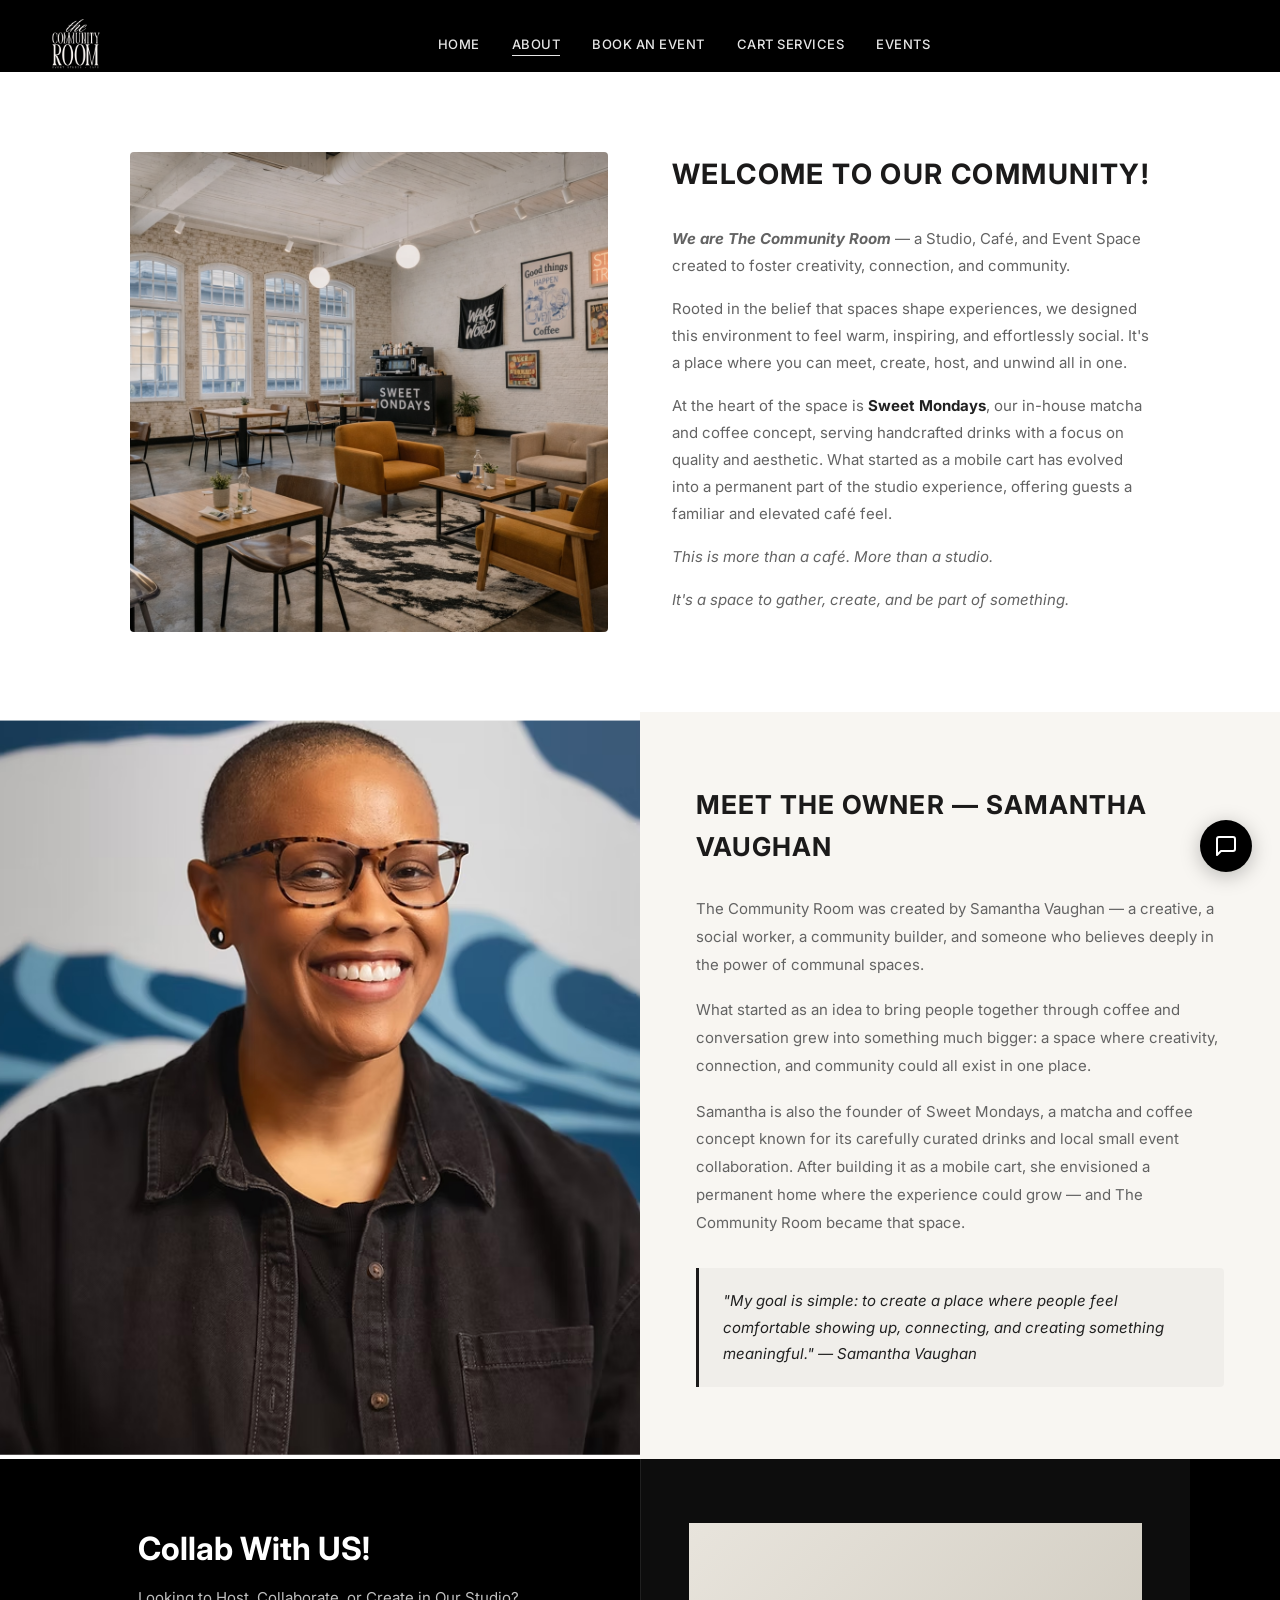
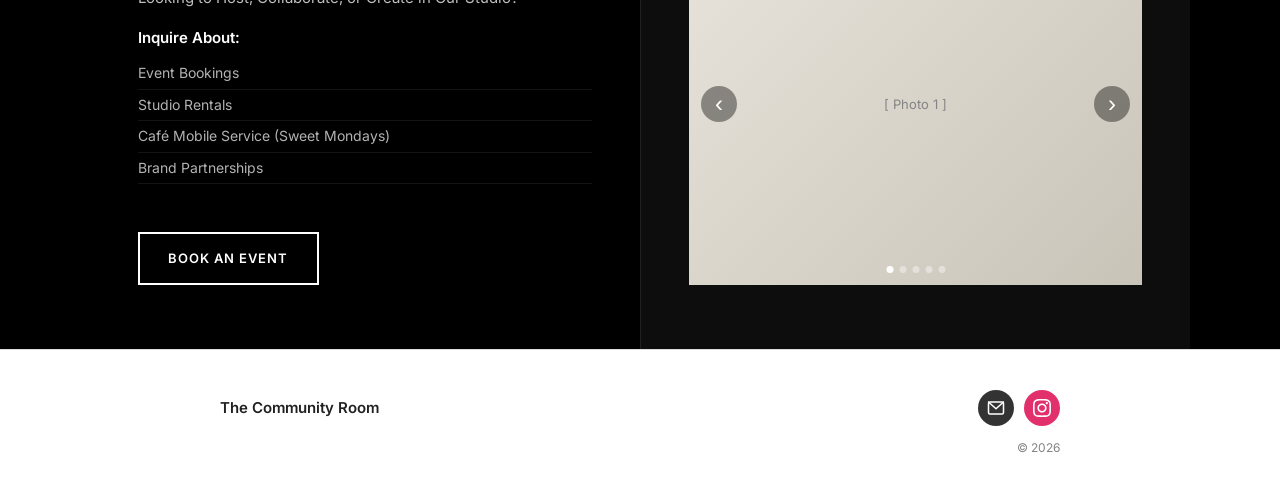
==== about.html @ 267ca857 "Replace all photo placeholders with real images - Sweet Mondays section: sweetmondays.png - Meet the" ====
<!DOCTYPE html>
<html lang="en">
<head>
  <meta charset="UTF-8" />
  <meta name="viewport" content="width=device-width, initial-scale=1.0" />
  <title>About | The Community Room</title>
  <link href="https://fonts.googleapis.com/css2?family=Inter:wght@300;400;500;600;700&display=swap" rel="stylesheet" />
  <link rel="stylesheet" href="styles.css" />
</head>
<body>

  <!-- NAV -->
  <nav>
    <a href="index.html" class="nav-logo">
      <img src="logo.PNG" alt="The Community Room" class="nav-logo-img" />
    </a>
    <ul class="nav-links">
      <li><a href="index.html">Home</a></li>
      <li><a href="about.html" class="active">About</a></li>
      <li><a href="book.html">Book an Event</a></li>
      <li><a href="cart-services.html">Cart Services</a></li>
      <li><a href="events.html">Events</a></li>
    </ul>
  </nav>

  <!-- ABOUT SPLIT SECTION -->
  <div class="about-split">
    <!-- Left: photo -->
    <div class="about-split-img-wrap">
      <img class="about-split-img" src="theSPACEphoto.png" alt="The Community Room Space" />
    </div>

    <!-- Right: text -->
    <div class="about-split-text">
      <h2>Welcome To Our Community!</h2>

      <p><strong><em>We are The Community Room</em></strong> — a Studio, Café, and Event Space created to foster creativity, connection, and community.</p>

      <p>Rooted in the belief that spaces shape experiences, we designed this environment to feel warm, inspiring, and effortlessly social. It's a place where you can meet, create, host, and unwind all in one.</p>

      <p>At the heart of the space is <strong>Sweet Mondays</strong>, our in-house matcha and coffee concept, serving handcrafted drinks with a focus on quality and aesthetic. What started as a mobile cart has evolved into a permanent part of the studio experience, offering guests a familiar and elevated café feel.</p>

      <p><em>This is more than a café. More than a studio.</em></p>

      <p><em>It's a space to gather, create, and be part of something.</em></p>
    </div>
  </div>

  <!-- MEET THE OWNER -->
  <section class="meet-owner-section">
    <div class="meet-owner-img-wrap">
      <img class="meet-owner-img" src="meettheowner.png" alt="Samantha Vaughan" />
    </div>
    <div class="meet-owner-inner">
      <h2>Meet the Owner — Samantha Vaughan</h2>
      <p>The Community Room was created by Samantha Vaughan — a creative, a social worker, a community builder, and someone who believes deeply in the power of communal spaces.</p>
      <p>What started as an idea to bring people together through coffee and conversation grew into something much bigger: a space where creativity, connection, and community could all exist in one place.</p>
      <p>Samantha is also the founder of Sweet Mondays, a matcha and coffee concept known for its carefully curated drinks and local small event collaboration. After building it as a mobile cart, she envisioned a permanent home where the experience could grow — and The Community Room became that space.</p>
      <blockquote class="owner-quote">"My goal is simple: to create a place where people feel comfortable showing up, connecting, and creating something meaningful." — Samantha Vaughan</blockquote>
    </div>
  </section>

  <!-- COLLAB BAND -->
  <section class="collab-band">
    <div class="collab-band-inner">
      <div class="collab-band-text">
        <h2>Collab With US!</h2>
        <p>Looking to Host, Collaborate, or Create in Our Studio?</p>
        <p class="inquire-label">Inquire About:</p>
        <ul>
          <li>Event Bookings</li>
          <li>Studio Rentals</li>
          <li>Café Mobile Service (Sweet Mondays)</li>
          <li>Brand Partnerships</li>
        </ul>
        <a href="book.html" class="btn-outline">Book an Event</a>
      </div>
      <div class="collab-band-side">
        <div class="collab-slideshow" id="collabSlideshow">
          <div class="collab-slide active" style="background:linear-gradient(135deg,#e8e4dc,#c9c4b8);">[ Photo 1 ]</div>
          <div class="collab-slide" style="background:linear-gradient(135deg,#d4cfc6,#b8b2a6);">[ Photo 2 ]</div>
          <div class="collab-slide" style="background:linear-gradient(135deg,#ccc7bc,#a8a398);">[ Photo 3 ]</div>
          <div class="collab-slide" style="background:linear-gradient(135deg,#e2ddd4,#c4bfb4);">[ Photo 4 ]</div>
          <div class="collab-slide" style="background:linear-gradient(135deg,#d8d3ca,#bcb7ac);">[ Photo 5 ]</div>
          <button class="collab-slide-prev" id="slidePrev" aria-label="Previous">&#8249;</button>
          <button class="collab-slide-next" id="slideNext" aria-label="Next">&#8250;</button>
          <div class="collab-slide-dots" id="slideDots"></div>
        </div>
      </div>
    </div>
  </section>

  <!-- FOOTER -->
  <footer>
    <div class="footer-inner">
      <span class="footer-brand">The Community Room</span>
      <div class="footer-icons">
        <!-- Email -->
        <a href="mailto:" class="footer-icon footer-icon-email" aria-label="Email">
          <svg viewBox="0 0 24 24" fill="none" stroke="currentColor" stroke-width="2" stroke-linecap="round" stroke-linejoin="round" xmlns="http://www.w3.org/2000/svg">
            <rect x="2" y="4" width="20" height="16" rx="2"/><polyline points="2,4 12,13 22,4"/>
          </svg>
        </a>
        <!-- Instagram -->
        <a href="#" class="footer-icon footer-icon-insta" aria-label="Instagram">
          <svg viewBox="0 0 24 24" fill="currentColor" xmlns="http://www.w3.org/2000/svg">
            <path d="M12 2.163c3.204 0 3.584.012 4.85.07 3.252.148 4.771 1.691 4.919 4.919.058 1.265.069 1.645.069 4.849 0 3.205-.012 3.584-.069 4.849-.149 3.225-1.664 4.771-4.919 4.919-1.266.058-1.644.07-4.85.07-3.204 0-3.584-.012-4.849-.07-3.26-.149-4.771-1.699-4.919-4.92-.058-1.265-.07-1.644-.07-4.849 0-3.204.013-3.583.07-4.849.149-3.227 1.664-4.771 4.919-4.919 1.266-.057 1.645-.069 4.849-.069zm0-2.163c-3.259 0-3.667.014-4.947.072-4.358.2-6.78 2.618-6.98 6.98-.059 1.281-.073 1.689-.073 4.948 0 3.259.014 3.668.072 4.948.2 4.358 2.618 6.78 6.98 6.98 1.281.058 1.689.072 4.948.072 3.259 0 3.668-.014 4.948-.072 4.354-.2 6.782-2.618 6.979-6.98.059-1.28.073-1.689.073-4.948 0-3.259-.014-3.667-.072-4.947-.196-4.354-2.617-6.78-6.979-6.98-1.281-.059-1.69-.073-4.949-.073zm0 5.838c-3.403 0-6.162 2.759-6.162 6.162s2.759 6.163 6.162 6.163 6.162-2.759 6.162-6.163c0-3.403-2.759-6.162-6.162-6.162zm0 10.162c-2.209 0-4-1.79-4-4 0-2.209 1.791-4 4-4s4 1.791 4 4c0 2.21-1.791 4-4 4zm6.406-11.845c-.796 0-1.441.645-1.441 1.44s.645 1.44 1.441 1.44c.795 0 1.439-.645 1.439-1.44s-.644-1.44-1.439-1.44z"/>
          </svg>
        </a>
      </div>
    </div>
    <div class="footer-copy">© 2026</div>
  </footer>

  <script src="chat-agent.js"></script>
  <script>
    const slides = document.querySelectorAll('.collab-slide');
    const dotsWrap = document.getElementById('slideDots');
    let current = 0;

    slides.forEach((_, i) => {
      const dot = document.createElement('button');
      dot.className = 'collab-dot' + (i === 0 ? ' collab-dot-active' : '');
      dot.setAttribute('aria-label', 'Go to slide ' + (i + 1));
      dot.addEventListener('click', () => goTo(i));
      dotsWrap.appendChild(dot);
    });

    function goTo(n) {
      slides[current].classList.remove('active');
      dotsWrap.children[current].classList.remove('collab-dot-active');
      current = (n + slides.length) % slides.length;
      slides[current].classList.add('active');
      dotsWrap.children[current].classList.add('collab-dot-active');
    }

    document.getElementById('slidePrev').addEventListener('click', () => goTo(current - 1));
    document.getElementById('slideNext').addEventListener('click', () => goTo(current + 1));
    setInterval(() => goTo(current + 1), 4000);
  </script>
</body>
</html>
---- styles.css ----
*, *::before, *::after { box-sizing: border-box; margin: 0; padding: 0; }

:root {
  --black:      rgb(0, 0, 0);
  --black-soft: rgb(20, 20, 20);
  --black-warm: rgb(27, 26, 26);
  --white:      rgb(255, 255, 255);
  --dark:       rgb(33, 33, 33);
  --mid-gray:   rgb(99, 99, 99);
  --light-gray: rgb(241, 241, 241);
  --gray:       rgb(132, 132, 132);
  --blue:       rgb(51, 116, 255);
  --overlay:    rgba(0, 0, 0, 0.9);
  --font:       'Inter', Helvetica, Arial, sans-serif;
}

body {
  font-family: var(--font);
  color: var(--dark);
  background: var(--white);
  line-height: 1.6;
}

/* ── NAV ── */
nav {
  position: sticky;
  top: 0;
  z-index: 100;
  background: var(--black);
  display: grid;
  grid-template-columns: auto 1fr;
  align-items: center;
  padding: 0 32px;
  height: 72px;
}

.nav-links {
  display: flex;
  align-items: center;
  justify-content: center;
  gap: 32px;
  list-style: none;
}

.nav-logo {
  display: flex;
  align-items: center;
  gap: 12px;
  text-decoration: none;
}

.nav-logo-img {
  height: 88px;
  width: auto;
  display: block;
}

.nav-logo-circle {
  width: 56px;
  height: 56px;
  border-radius: 50%;
  border: 2px solid var(--white);
  background: var(--black);
  display: flex;
  flex-direction: column;
  align-items: center;
  justify-content: center;
  padding: 6px;
}

.nav-logo-circle .the       { font-size: 7px; letter-spacing: 3px; color: var(--white); font-weight: 300; text-transform: uppercase; }
.nav-logo-circle .urban     { font-size: 11px; font-weight: 700; color: var(--white); text-transform: uppercase; letter-spacing: 1px; }
.nav-logo-circle .collective{ font-family: Georgia, serif; font-style: italic; font-size: 9px; color: var(--white); }
.nav-logo-circle .tagline   { font-size: 5px; color: var(--gray); letter-spacing: 2px; text-transform: uppercase; margin-top: 2px; }

.nav-links a {
  color: var(--white);
  text-decoration: none;
  font-size: 13px;
  font-weight: 500;
  letter-spacing: 0.5px;
  text-transform: uppercase;
  opacity: 0.9;
  position: relative;
  padding-bottom: 4px;
  transition: opacity 0.2s;
}
.nav-links a::after {
  content: '';
  position: absolute;
  left: 0;
  bottom: 0;
  width: 0;
  height: 1px;
  background: var(--white);
  transition: width 0.25s ease;
}
.nav-links a:hover { opacity: 1; }
.nav-links a:hover::after,
.nav-links a.active::after { width: 100%; }

.nav-search {
  background: none;
  border: none;
  cursor: pointer;
  color: var(--white);
  padding: 4px;
}
.nav-search svg { display: block; }

/* ── HERO ── */
.hero {
  background: var(--black);
  display: flex;
  align-items: center;
  justify-content: center;
  overflow: hidden;
  position: relative;
}

.hero-inner {
  text-align: center;
  padding: 12px 40px;
}

.hero-logo {
  max-width: min(680px, 85vw);
  width: 100%;
  height: auto;
  display: block;
  margin: 0 auto;
}

.hero-the {
  display: block;
  font-size: clamp(28px, 6vw, 72px);
  font-weight: 800;
  color: var(--white);
  letter-spacing: 0.25em;
  text-transform: uppercase;
  opacity: 0.15;
}

.hero-urban {
  display: block;
  font-size: clamp(64px, 18vw, 220px);
  font-weight: 900;
  color: var(--white);
  letter-spacing: 0.05em;
  text-transform: uppercase;
  line-height: 0.85;
  opacity: 0.18;
}

.hero-collective {
  display: block;
  font-family: Georgia, 'Times New Roman', serif;
  font-style: italic;
  font-size: clamp(48px, 12vw, 160px);
  color: var(--white);
  line-height: 1;
  opacity: 0.18;
}

.hero-tagline {
  display: flex;
  align-items: center;
  justify-content: center;
  gap: 20px;
  margin-top: 24px;
}

.hero-tagline span {
  font-size: clamp(9px, 1.5vw, 13px);
  letter-spacing: 0.3em;
  text-transform: uppercase;
  color: var(--white);
  opacity: 0.5;
  font-weight: 400;
}

.hero-dot {
  width: 4px;
  height: 4px;
  background: var(--white);
  border-radius: 50%;
  opacity: 0.3;
}

/* ── SECTIONS SHARED ── */
.section {
  max-width: 700px;
  margin: 0 auto;
  padding: 64px 24px;
}

.section-img {
  width: 100%;
  max-width: 480px;
  border-radius: 4px;
  display: block;
  margin: 0 auto 36px;
  background: var(--light-gray);
  aspect-ratio: 4/3;
  object-fit: cover;
}

.section h2 {
  font-size: clamp(22px, 4vw, 30px);
  font-weight: 700;
  color: var(--black-warm);
  margin-bottom: 16px;
}

.section p {
  font-size: 15px;
  color: var(--mid-gray);
  margin-bottom: 12px;
  line-height: 1.7;
}

.section ul {
  list-style: disc;
  padding-left: 32px;
  margin-bottom: 12px;
}

.section ul li {
  font-size: 15px;
  color: var(--mid-gray);
  margin-bottom: 4px;
  line-height: 1.7;
}

/* ── BUTTONS ── */
.btn-dark {
  display: inline-block;
  margin-top: 24px;
  padding: 14px 28px;
  background: var(--black-warm);
  color: var(--white);
  font-family: var(--font);
  font-size: 13px;
  font-weight: 600;
  letter-spacing: 0.08em;
  text-transform: uppercase;
  text-decoration: none;
  border: none;
  cursor: pointer;
  transition: background 0.2s;
}
.btn-dark:hover { background: var(--dark); }

.btn-outline {
  display: inline-block;
  margin-top: 24px;
  padding: 14px 28px;
  background: transparent;
  color: var(--white);
  font-family: var(--font);
  font-size: 13px;
  font-weight: 600;
  letter-spacing: 0.08em;
  text-transform: uppercase;
  text-decoration: none;
  border: 2px solid var(--white);
  cursor: pointer;
  transition: background 0.2s, color 0.2s;
}
.btn-outline:hover { background: var(--white); color: var(--black); }

/* ── ABOUT BAND ── */
.about-band {
  background: var(--black);
  padding: 80px 24px;
  text-align: center;
}

.about-band h2 {
  font-size: clamp(16px, 3vw, 22px);
  font-weight: 600;
  color: var(--white);
  letter-spacing: 0.15em;
  text-transform: uppercase;
  margin-bottom: 32px;
}

.about-band p {
  font-size: clamp(15px, 2.5vw, 18px);
  color: var(--white);
  max-width: 640px;
  margin: 0 auto 16px;
  line-height: 1.8;
  opacity: 0.88;
}

/* ── GALLERY ── */
.gallery {
  display: grid;
  grid-template-columns: repeat(3, 1fr);
  gap: 0;
  max-width: 840px;
  margin: 0 auto;
  padding: 40px 24px 64px;
}

.gallery-item {
  aspect-ratio: 1;
  background: var(--light-gray);
  overflow: hidden;
}

.gallery-item img {
  width: 100%;
  height: 100%;
  object-fit: cover;
  display: block;
  transition: transform 0.3s;
}
.gallery-item:hover img { transform: scale(1.04); }

/* placeholder tint for images we don't have */
.img-placeholder {
  width: 100%;
  height: 100%;
  background: linear-gradient(135deg, #d0cfc8 0%, #b8b5ad 100%);
  display: flex;
  align-items: center;
  justify-content: center;
  color: var(--gray);
  font-size: 13px;
  letter-spacing: 0.05em;
}

/* ── SWEET MONDAYS LOGO BLOCK ── */
.logo-block {
  background: var(--black);
  width: 100%;
  max-width: 480px;
  aspect-ratio: 1;
  margin: 0 auto 36px;
  border-radius: 4px;
  display: flex;
  flex-direction: column;
  align-items: center;
  justify-content: center;
  gap: 8px;
}

.sm-script {
  font-family: Georgia, 'Times New Roman', serif;
  font-style: italic;
  font-size: clamp(36px, 8vw, 64px);
  color: var(--white);
  font-weight: 400;
  line-height: 1;
}

.sm-sub {
  font-size: clamp(10px, 1.5vw, 14px);
  letter-spacing: 0.3em;
  color: var(--white);
  text-transform: uppercase;
  font-weight: 300;
  opacity: 0.8;
}

/* ── DIVIDER ── */
hr.section-divider {
  border: none;
  border-top: 1px solid var(--light-gray);
  max-width: 700px;
  margin: 0 auto;
}

/* ── FOOTER ── */
footer {
  border-top: 1px solid #ddd;
  padding: 40px 32px 24px;
}

.footer-inner {
  max-width: 840px;
  margin: 0 auto;
  display: flex;
  align-items: center;
  justify-content: space-between;
  margin-bottom: 12px;
}

.footer-brand {
  font-size: 15px;
  font-weight: 600;
  color: var(--dark);
}

.footer-icons {
  display: flex;
  gap: 10px;
}

.footer-icon {
  width: 36px;
  height: 36px;
  border-radius: 50%;
  display: flex;
  align-items: center;
  justify-content: center;
  text-decoration: none;
  transition: opacity 0.2s;
}
.footer-icon:hover { opacity: 0.7; }
.footer-icon svg { width: 18px; height: 18px; display: block; }

.footer-icon-email { background: #333; color: var(--white); }
.footer-icon-insta { background: #e1306c; color: var(--white); }

.footer-copy {
  max-width: 840px;
  margin: 0 auto;
  font-size: 12px;
  color: var(--gray);
  text-align: right;
}

/* ── HOME SPLIT SECTIONS ── */
.home-split-stack {
  max-width: 1100px;
  margin: 0 auto;
  padding: 48px 40px 0;
  display: flex;
  flex-direction: column;
  gap: 32px;
}

.home-split {
  display: grid;
  grid-template-columns: 1fr 1fr;
  align-items: stretch;
  border: 1px solid #e8e8e8;
  border-radius: 4px;
  overflow: hidden;
}

.home-split-img-wrap {
  overflow: hidden;
  position: relative;
  min-height: 420px;
}

.home-split-img {
  width: 100%;
  height: 100%;
  object-fit: cover;
  display: block;
}

.home-split-text {
  padding: 52px 52px;
  display: flex;
  flex-direction: column;
  justify-content: center;
}

.home-split-text h2 {
  font-size: clamp(20px, 3vw, 28px);
  font-weight: 700;
  color: var(--black-warm);
  margin-bottom: 16px;
}

.home-split-text p {
  font-size: 15px;
  color: var(--mid-gray);
  margin-bottom: 12px;
  line-height: 1.7;
}

.home-split-text ul {
  list-style: disc;
  padding-left: 20px;
  margin-bottom: 12px;
}

.home-split-text ul li {
  font-size: 15px;
  color: var(--mid-gray);
  margin-bottom: 4px;
  line-height: 1.7;
}

/* ── ABOUT PAGE ── */
.about-split {
  max-width: 1100px;
  margin: 0 auto;
  padding: 80px 40px;
  display: grid;
  grid-template-columns: 1fr 1fr;
  gap: 64px;
  align-items: stretch;
}

.about-split-img-wrap {
  overflow: hidden;
  border-radius: 4px;
}

.about-split-img {
  width: 100%;
  height: 100%;
  object-fit: cover;
  display: block;
  min-height: 480px;
  background: var(--light-gray);
}

.about-split-text h2 {
  font-size: clamp(20px, 3vw, 28px);
  font-weight: 700;
  color: var(--black-warm);
  letter-spacing: 0.05em;
  text-transform: uppercase;
  margin-bottom: 28px;
}

.about-split-text p {
  font-size: 15px;
  color: var(--mid-gray);
  margin-bottom: 16px;
  line-height: 1.8;
}

.about-split-text p strong {
  color: var(--dark);
}

.about-split-text p em {
  font-style: italic;
  color: var(--mid-gray);
}

/* ── COLLAB BAND (replaced by two-col layout in new CSS below) ── */

/* ── CART SERVICES PAGE ── */
.cs-hero-split {
  max-width: 1100px;
  margin: 0 auto;
  display: grid;
  grid-template-columns: 1fr 1fr;
  gap: 0;
  padding: 56px 40px;
  align-items: start;
}

.cs-hero-col {
  padding: 0 24px;
}
.cs-hero-col:first-child {
  padding-left: 0;
  border-right: 1px solid var(--light-gray);
  padding-right: 48px;
}
.cs-hero-col:last-child {
  padding-left: 48px;
  padding-right: 0;
}

.cs-col-heading {
  font-size: clamp(14px, 2vw, 17px);
  font-weight: 700;
  color: var(--black-warm);
  letter-spacing: 0.05em;
  text-transform: uppercase;
  margin-bottom: 20px;
}

.cs-img-wrap {
  width: 100%;
  margin-bottom: 24px;
  border-radius: 4px;
  overflow: hidden;
}

.cs-img-dark {
  background: linear-gradient(135deg, #2a2a2a 0%, #1a1a1a 100%) !important;
  color: var(--gray) !important;
  min-height: 380px;
}

.cs-img-matcha {
  background: linear-gradient(135deg, #8aac6a 0%, #5a7a40 100%) !important;
  color: rgba(255,255,255,0.6) !important;
  min-height: 380px;
}

.cs-img-bottles {
  background: linear-gradient(135deg, #7a9e55 0%, #5a7a35 100%) !important;
  color: rgba(255,255,255,0.6) !important;
  min-height: 320px;
}

.cs-img-ice {
  background: linear-gradient(135deg, #c8d8b0 0%, #9ab880 100%) !important;
  color: var(--gray) !important;
  min-height: 200px;
}

.cs-label {
  font-size: 13px;
  font-weight: 700;
  color: var(--dark);
  text-transform: uppercase;
  letter-spacing: 0.05em;
  margin-bottom: 8px !important;
}

.cs-col-body p {
  font-size: 14px;
  color: var(--mid-gray);
  line-height: 1.75;
  margin-bottom: 16px;
}

.cs-details p {
  font-size: 14px;
  color: var(--mid-gray);
  line-height: 1.75;
  margin-bottom: 20px;
}

.cs-details p strong {
  color: var(--dark);
}

/* ── BEVERAGE DROP-OFF ── */
.cs-dropoff {
  max-width: 700px;
  margin: 0 auto;
  padding: 16px 40px 80px;
}

.cs-dropoff-heading {
  font-size: clamp(14px, 2vw, 17px);
  font-weight: 700;
  color: var(--black-warm);
  letter-spacing: 0.05em;
  text-transform: uppercase;
  margin-bottom: 28px;
}

.cs-dropoff-img-wrap {
  width: 100%;
  border-radius: 4px;
  overflow: hidden;
  margin-bottom: 20px;
}

.cs-dropoff-body {
  margin-top: 8px;
}

.cs-tagline {
  font-size: 15px;
  font-style: italic;
  color: var(--dark);
  margin-bottom: 16px;
}

.cs-dropoff-body p {
  font-size: 15px;
  color: var(--mid-gray);
  line-height: 1.75;
  margin-bottom: 16px;
}

.cs-list-group {
  margin-bottom: 20px;
}

.cs-list-label {
  font-size: 15px;
  color: var(--dark);
  margin-bottom: 8px;
}

.cs-list-label em {
  font-style: italic;
  color: var(--mid-gray);
}

.cs-list-group ul {
  list-style: disc;
  padding-left: 28px;
}

.cs-list-group ul li {
  font-size: 15px;
  color: var(--mid-gray);
  line-height: 1.7;
  margin-bottom: 4px;
}

/* ── BOOK WITH US PAGE ── */
:root {
  --purple: #534AB7;
  --purple-light: #EAE9F7;
  --purple-mid: #6E66CC;
}

.bk-page {
  max-width: 960px;
  margin: 0 auto;
  padding: 56px 32px 80px;
}

.bk-header {
  margin-bottom: 40px;
}

.bk-header h1 {
  font-size: clamp(22px, 4vw, 32px);
  font-weight: 700;
  color: var(--black-warm);
  letter-spacing: 0.04em;
  text-transform: uppercase;
  margin-bottom: 8px;
}

.bk-header p {
  font-size: 15px;
  color: var(--mid-gray);
  line-height: 1.6;
}

/* Legend */
.bk-legend {
  display: flex;
  gap: 24px;
  margin-bottom: 28px;
  flex-wrap: wrap;
}

.bk-legend-item {
  display: flex;
  align-items: center;
  gap: 8px;
  font-size: 12px;
  color: var(--mid-gray);
  font-weight: 500;
  letter-spacing: 0.03em;
}

.bk-legend-dot {
  width: 10px;
  height: 10px;
  border-radius: 50%;
  flex-shrink: 0;
}
.bk-dot-available { background: #22c55e; }
.bk-dot-partial   { background: #f59e0b; }
.bk-dot-private   { background: #b0b0b0; }
.bk-dot-owner     { background: var(--purple); }
.bk-dot-tours     { background: #e03030; }

/* Calendar nav */
.bk-cal-nav {
  display: flex;
  align-items: center;
  justify-content: space-between;
  margin-bottom: 0;
  padding: 14px 20px;
  background: var(--black);
  border-radius: 4px 4px 0 0;
}

.bk-month-label {
  font-size: 14px;
  font-weight: 600;
  color: var(--white);
  letter-spacing: 0.08em;
  text-transform: uppercase;
}

.bk-nav-btn {
  background: none;
  border: 1px solid rgba(255,255,255,0.2);
  color: var(--white);
  width: 32px;
  height: 32px;
  border-radius: 2px;
  cursor: pointer;
  display: flex;
  align-items: center;
  justify-content: center;
  font-size: 14px;
  transition: background 0.15s, border-color 0.15s;
}
.bk-nav-btn:hover { background: rgba(255,255,255,0.1); border-color: rgba(255,255,255,0.4); }

/* Calendar grid */
.bk-cal-grid {
  display: grid;
  grid-template-columns: repeat(7, 1fr);
  border-left: 1px solid #e8e8e8;
  border-top: 1px solid #e8e8e8;
}

.bk-cal-day-header {
  padding: 10px 0;
  text-align: center;
  font-size: 11px;
  font-weight: 600;
  text-transform: uppercase;
  letter-spacing: 0.08em;
  color: var(--gray);
  background: #fafafa;
  border-right: 1px solid #e8e8e8;
  border-bottom: 1px solid #e8e8e8;
}

.bk-cal-cell {
  min-height: 100px;
  padding: 10px 10px 8px;
  border-right: 1px solid #e8e8e8;
  border-bottom: 1px solid #e8e8e8;
  display: flex;
  flex-direction: column;
  gap: 5px;
  position: relative;
  background: var(--white);
}

.bk-cell-empty {
  background: #fafafa;
  pointer-events: none;
}

.bk-cell-past {
  background: #fafafa;
}
.bk-cell-past .bk-day-num { opacity: 0.3; }

.bk-cell-today {
  outline: 2px solid var(--purple);
  outline-offset: -2px;
}
.bk-cell-today .bk-day-num { color: var(--purple); font-weight: 700; }

.bk-cell-clickable {
  cursor: pointer;
  transition: background 0.15s;
}
.bk-cell-clickable:hover { background: #f5f4fc; }

.bk-day-num {
  font-size: 13px;
  font-weight: 500;
  color: var(--dark);
  line-height: 1;
}

/* Pills */
.bk-pill {
  display: inline-block;
  font-size: 10px;
  font-weight: 600;
  letter-spacing: 0.03em;
  padding: 3px 7px;
  border-radius: 20px;
  line-height: 1.4;
  width: fit-content;
}

.bk-pill-private {
  background: #ebebeb;
  color: #777;
}

.bk-pill-owner {
  background: var(--purple-light);
  color: var(--purple);
}

.bk-avail-label {
  font-size: 11px;
  font-weight: 600;
  color: #22c55e;
  letter-spacing: 0.02em;
}

.bk-slots-open {
  font-size: 10px;
  color: #f59e0b;
  font-weight: 500;
}

.bk-cell-detail {
  font-size: 10px;
  color: var(--mid-gray);
  line-height: 1.4;
}

/* Modal overlay */
.bk-overlay {
  position: fixed;
  inset: 0;
  background: rgba(0,0,0,0.72);
  z-index: 200;
  display: flex;
  align-items: center;
  justify-content: center;
  padding: 24px;
  opacity: 0;
  pointer-events: none;
  transition: opacity 0.2s;
}

.bk-overlay-active {
  opacity: 1;
  pointer-events: all;
}

.bk-modal {
  background: var(--white);
  width: 100%;
  max-width: 620px;
  max-height: 90vh;
  overflow-y: auto;
  border-radius: 4px;
  padding: 40px;
  position: relative;
}

.bk-modal-close {
  position: absolute;
  top: 16px;
  right: 16px;
  background: none;
  border: none;
  cursor: pointer;
  color: var(--gray);
  font-size: 18px;
  line-height: 1;
  padding: 4px 8px;
  transition: color 0.15s;
}
.bk-modal-close:hover { color: var(--dark); }

.bk-modal-title {
  font-size: 18px;
  font-weight: 700;
  color: var(--black-warm);
  letter-spacing: 0.03em;
  text-transform: uppercase;
  margin-bottom: 28px;
}

/* Form */
.bk-field-row {
  display: grid;
  grid-template-columns: 1fr 1fr;
  gap: 16px;
  margin-bottom: 16px;
}

.bk-field {
  display: flex;
  flex-direction: column;
  gap: 6px;
  margin-bottom: 16px;
}

.bk-field:last-child { margin-bottom: 0; }

.bk-label {
  font-size: 12px;
  font-weight: 600;
  color: var(--dark);
  letter-spacing: 0.04em;
  text-transform: uppercase;
}

.bk-req { color: var(--purple); }

.bk-input {
  font-family: var(--font);
  font-size: 14px;
  color: var(--dark);
  background: var(--white);
  border: 1px solid #d8d8d8;
  border-radius: 2px;
  padding: 10px 12px;
  outline: none;
  transition: border-color 0.15s;
  width: 100%;
  appearance: none;
}
.bk-input:focus { border-color: var(--purple); }
.bk-input::placeholder { color: #bbb; }

.bk-select {
  background-image: url("data:image/svg+xml,%3Csvg xmlns='http://www.w3.org/2000/svg' width='12' height='12' viewBox='0 0 24 24' fill='none' stroke='%23888' stroke-width='2'%3E%3Cpolyline points='6 9 12 15 18 9'/%3E%3C/svg%3E");
  background-repeat: no-repeat;
  background-position: right 12px center;
  padding-right: 32px;
  cursor: pointer;
}

.bk-textarea {
  resize: vertical;
  min-height: 88px;
}

.bk-section-label {
  font-size: 12px;
  font-weight: 600;
  color: var(--dark);
  letter-spacing: 0.04em;
  text-transform: uppercase;
  margin-bottom: 12px;
  margin-top: 8px;
}

/* Time slot cards */
.bk-slot-grid {
  display: grid;
  grid-template-columns: repeat(4, 1fr);
  gap: 10px;
  margin-bottom: 6px;
}

.bk-slot-card {
  border: 1px solid #d8d8d8;
  border-radius: 2px;
  padding: 12px 10px;
  cursor: pointer;
  display: flex;
  flex-direction: column;
  gap: 4px;
  transition: border-color 0.15s, background 0.15s;
  user-select: none;
}
.bk-slot-card:not(.bk-slot-taken):hover { border-color: var(--purple); background: var(--purple-light); }

.bk-slot-taken {
  background: #f5f5f5;
  cursor: not-allowed;
  opacity: 0.55;
}

.bk-slot-selected {
  border-color: var(--purple) !important;
  background: var(--purple-light) !important;
}

.bk-slot-label {
  font-size: 13px;
  font-weight: 600;
  color: var(--dark);
}
.bk-slot-taken .bk-slot-label { color: var(--gray); }

.bk-slot-time {
  font-size: 11px;
  color: var(--mid-gray);
}

.bk-slot-unavail {
  font-size: 10px;
  color: #aaa;
  font-weight: 500;
  margin-top: 2px;
}

/* Catering cards */
.bk-catering-grid {
  display: grid;
  grid-template-columns: repeat(2, 1fr);
  gap: 10px;
  margin-bottom: 4px;
}

.bk-catering-card {
  border: 1px solid #d8d8d8;
  border-radius: 2px;
  padding: 14px 12px;
  cursor: pointer;
  display: flex;
  flex-direction: column;
  gap: 5px;
  position: relative;
  transition: border-color 0.15s, background 0.15s;
  user-select: none;
}
.bk-catering-card:hover { border-color: var(--purple); background: var(--purple-light); }

.bk-catering-selected {
  border-color: var(--purple) !important;
  background: var(--purple-light) !important;
}

.bk-catering-label {
  font-size: 13px;
  font-weight: 600;
  color: var(--dark);
  padding-top: 2px;
}

.bk-catering-sub {
  font-size: 11px;
  color: var(--mid-gray);
  line-height: 1.4;
}

.bk-popular-badge {
  display: inline-block;
  font-size: 9px;
  font-weight: 700;
  letter-spacing: 0.06em;
  text-transform: uppercase;
  background: var(--purple);
  color: var(--white);
  padding: 2px 7px;
  border-radius: 20px;
  width: fit-content;
}

/* Errors */
.bk-error {
  font-size: 12px;
  color: #d0402a;
  margin-top: 6px;
  font-weight: 500;
}

/* Submit */
.bk-submit {
  display: block;
  width: 100%;
  margin-top: 24px;
  padding: 14px;
  background: var(--purple);
  color: var(--white);
  font-family: var(--font);
  font-size: 13px;
  font-weight: 600;
  letter-spacing: 0.08em;
  text-transform: uppercase;
  border: none;
  border-radius: 2px;
  cursor: pointer;
  transition: background 0.2s;
}
.bk-submit:hover { background: var(--purple-mid); }

.bk-submit-outline {
  background: transparent;
  color: var(--purple);
  border: 1.5px solid var(--purple);
}
.bk-submit-outline:hover { background: var(--purple-light); }

/* Owner event detail modal */
.bk-event-flyer {
  width: 100%;
  border-radius: 4px;
  overflow: hidden;
  margin-bottom: 24px;
  background: var(--light-gray);
  min-height: 260px;
  display: flex;
  align-items: center;
  justify-content: center;
}

.bk-event-flyer img {
  width: 100%;
  display: block;
  border-radius: 4px;
}

.bk-event-title {
  font-size: 20px;
  font-weight: 700;
  color: var(--black-warm);
  margin-bottom: 6px;
}

.bk-event-meta {
  display: flex;
  flex-wrap: wrap;
  gap: 12px;
  margin-bottom: 20px;
}

.bk-event-meta-item {
  display: flex;
  align-items: center;
  gap: 6px;
  font-size: 13px;
  color: var(--mid-gray);
}

.bk-event-meta-item svg {
  width: 14px;
  height: 14px;
  color: var(--purple);
  flex-shrink: 0;
}

.bk-event-desc {
  font-size: 14px;
  color: var(--mid-gray);
  line-height: 1.7;
  margin-bottom: 24px;
}

.bk-event-tag {
  display: inline-block;
  background: var(--purple-light);
  color: var(--purple);
  font-size: 11px;
  font-weight: 600;
  letter-spacing: 0.04em;
  text-transform: uppercase;
  padding: 4px 10px;
  border-radius: 20px;
  margin-bottom: 20px;
}

/* Confirmation */
.bk-confirm {
  text-align: center;
  padding: 20px 0 8px;
}

.bk-confirm-icon {
  width: 52px;
  height: 52px;
  border-radius: 50%;
  background: var(--purple);
  color: var(--white);
  font-size: 22px;
  display: flex;
  align-items: center;
  justify-content: center;
  margin: 0 auto 20px;
}

.bk-confirm-title {
  font-size: 20px;
  font-weight: 700;
  color: var(--black-warm);
  margin-bottom: 8px;
}

.bk-confirm-msg {
  font-size: 15px;
  color: var(--mid-gray);
  margin-bottom: 24px;
}

.bk-confirm-detail {
  display: inline-flex;
  align-items: center;
  gap: 8px;
  background: var(--purple-light);
  border: 1px solid #c8c4ee;
  border-radius: 2px;
  padding: 10px 18px;
  font-size: 13px;
  color: var(--dark);
  margin-bottom: 8px;
}

.bk-confirm-detail strong { color: var(--purple); font-weight: 600; }

/* ── RESPONSIVE ── */
@media (max-width: 768px) {
  .about-split {
    grid-template-columns: 1fr;
    padding: 48px 24px;
    gap: 36px;
  }

  .cs-hero-split {
    grid-template-columns: 1fr;
    padding: 40px 24px;
  }
  .cs-hero-col:first-child {
    border-right: none;
    border-bottom: 1px solid var(--light-gray);
    padding-right: 0;
    padding-bottom: 40px;
    margin-bottom: 40px;
  }
  .cs-hero-col:last-child {
    padding-left: 0;
  }
  .cs-dropoff {
    padding: 16px 24px 60px;
  }

  .home-split-stack { padding: 24px 20px 0; gap: 20px; }
  .home-split { grid-template-columns: 1fr; }
  .home-split-img-wrap { min-height: 260px; }
  .home-split-text { padding: 36px 24px; }
  .about-split-img { min-height: 300px; }
  .bk-page { padding: 40px 20px 60px; }
  .bk-cal-cell { min-height: 70px; padding: 6px; }
  .bk-day-num { font-size: 12px; }
  .bk-pill { font-size: 9px; padding: 2px 5px; }
  .bk-avail-label { font-size: 10px; }
  .bk-modal { padding: 28px 20px; }
  .bk-field-row { grid-template-columns: 1fr; }
  .bk-slot-grid { grid-template-columns: repeat(2, 1fr); }
  .bk-catering-grid { grid-template-columns: 1fr; }
}

@media (max-width: 600px) {
  .nav-links { gap: 18px; }
  .nav-links a { font-size: 11px; }
  .gallery { padding: 24px 16px 40px; }
}

/* ── EVENTS PAGE ── */
.ev-header {
  text-align: center;
  padding: 56px 24px 24px;
}

.ev-header h1 {
  font-size: clamp(28px, 5vw, 48px);
  font-weight: 700;
  letter-spacing: -0.02em;
  color: var(--black);
}

.ev-header p {
  margin-top: 8px;
  font-size: 15px;
  color: var(--mid-gray);
  letter-spacing: 0.04em;
}

.ev-filters {
  display: flex;
  justify-content: center;
  flex-wrap: wrap;
  gap: 10px;
  padding: 20px 24px 36px;
}

.ev-filter-btn {
  background: none;
  border: 1.5px solid var(--light-gray);
  border-radius: 999px;
  padding: 7px 20px;
  font-family: var(--font);
  font-size: 13px;
  font-weight: 500;
  color: var(--mid-gray);
  cursor: pointer;
  transition: background 0.15s, color 0.15s, border-color 0.15s;
}

.ev-filter-btn:hover {
  border-color: var(--black);
  color: var(--black);
}

.ev-filter-active {
  background: var(--black);
  border-color: var(--black);
  color: var(--white);
}

.ev-grid {
  display: grid;
  grid-template-columns: repeat(auto-fill, minmax(220px, 1fr));
  gap: 32px;
  max-width: 1200px;
  margin: 0 auto;
  padding: 0 40px 80px;
}

.ev-card {
  display: flex;
  flex-direction: column;
  border-radius: 6px;
  overflow: hidden;
  background: var(--white);
  transition: transform 0.2s;
}

.ev-card:hover {
  transform: translateY(-4px);
}

.ev-flyer {
  aspect-ratio: 8.5 / 11;
  width: 100%;
  display: flex;
  align-items: center;
  justify-content: center;
  border-radius: 4px;
  overflow: hidden;
}

.ev-flyer-placeholder {
  font-size: 13px;
  font-weight: 500;
  color: rgba(255,255,255,0.3);
  letter-spacing: 0.15em;
  text-transform: uppercase;
}

.ev-card-info {
  padding: 14px 4px 0;
}

.ev-card-tag {
  font-size: 11px;
  font-weight: 600;
  letter-spacing: 0.1em;
  text-transform: uppercase;
  color: var(--gray);
}

.ev-card-name {
  font-size: 16px;
  font-weight: 600;
  color: var(--black);
  margin-top: 4px;
  line-height: 1.3;
}

.ev-card-date {
  font-size: 13px;
  color: var(--mid-gray);
  margin-top: 4px;
}

@media (max-width: 600px) {
  .ev-grid { grid-template-columns: repeat(2, 1fr); gap: 20px; padding: 0 20px 60px; }
}

/* ── ADMIN PAGE ── */
.adm-gate {
  position: fixed;
  inset: 0;
  background: var(--black);
  display: flex;
  align-items: center;
  justify-content: center;
  z-index: 999;
}

.adm-gate-box {
  background: var(--black-soft);
  border: 1px solid rgba(255,255,255,0.08);
  border-radius: 8px;
  padding: 48px 40px;
  width: 100%;
  max-width: 380px;
  display: flex;
  flex-direction: column;
  align-items: center;
  gap: 12px;
  text-align: center;
}

.adm-gate-box h2 {
  color: var(--white);
  font-size: 20px;
  font-weight: 600;
}

.adm-gate-box p {
  color: var(--gray);
  font-size: 14px;
  margin-bottom: 4px;
}

.adm-gate-box .bk-input {
  width: 100%;
  background: rgba(255,255,255,0.05);
  border-color: rgba(255,255,255,0.12);
  color: var(--white);
}

.adm-gate-box .bk-submit {
  width: 100%;
  margin-top: 4px;
}

.adm-gate-error {
  color: #e05555;
  font-size: 13px;
}

.adm-logout-btn {
  background: none;
  border: 1.5px solid rgba(255,255,255,0.2);
  border-radius: 999px;
  color: var(--white);
  font-family: var(--font);
  font-size: 13px;
  font-weight: 500;
  padding: 6px 18px;
  cursor: pointer;
  transition: border-color 0.15s;
}

.adm-logout-btn:hover { border-color: var(--white); }

.adm-page {
  max-width: 1200px;
  margin: 0 auto;
  padding: 56px 40px 80px;
}

.adm-header {
  margin-bottom: 36px;
}

.adm-header h1 {
  font-size: clamp(24px, 4vw, 36px);
  font-weight: 700;
  color: var(--black);
}

.adm-header p {
  color: var(--mid-gray);
  font-size: 15px;
  margin-top: 6px;
}

.adm-tabs {
  display: flex;
  gap: 4px;
  border-bottom: 2px solid var(--light-gray);
  margin-bottom: 40px;
}

.adm-tab {
  background: none;
  border: none;
  font-family: var(--font);
  font-size: 14px;
  font-weight: 600;
  color: var(--gray);
  padding: 10px 24px;
  cursor: pointer;
  border-bottom: 2px solid transparent;
  margin-bottom: -2px;
  transition: color 0.15s, border-color 0.15s;
}

.adm-tab:hover { color: var(--black); }

.adm-tab-active {
  color: var(--black);
  border-bottom-color: var(--black);
}

.adm-panel-hidden { display: none; }

.adm-two-col {
  display: grid;
  grid-template-columns: 1fr 1fr;
  gap: 48px;
  align-items: start;
}

.adm-section-title {
  font-size: 16px;
  font-weight: 600;
  color: var(--black);
  margin-bottom: 20px;
}

.adm-optional {
  font-weight: 400;
  color: var(--gray);
  font-size: 12px;
}

.adm-file-input {
  display: block;
  width: 100%;
  font-family: var(--font);
  font-size: 13px;
  color: var(--dark);
  margin-top: 6px;
}

.adm-file-note {
  display: block;
  font-size: 12px;
  color: var(--gray);
  margin-top: 4px;
}

.adm-form-error {
  color: #e05555;
  font-size: 13px;
  margin-bottom: 8px;
}

.adm-list-note {
  font-size: 12px;
  color: var(--gray);
  margin-bottom: 20px;
}

.adm-empty {
  color: var(--gray);
  font-size: 14px;
  font-style: italic;
}

.adm-list-item {
  display: flex;
  align-items: center;
  gap: 14px;
  padding: 14px 0;
  border-bottom: 1px solid var(--light-gray);
}

.adm-list-thumb {
  width: 40px;
  height: 52px;
  object-fit: cover;
  border-radius: 3px;
  flex-shrink: 0;
}

.adm-list-info {
  flex: 1;
  display: flex;
  flex-direction: column;
  gap: 2px;
}

.adm-list-info strong {
  font-size: 14px;
  font-weight: 600;
  color: var(--black);
}

.adm-list-info span {
  font-size: 12px;
  color: var(--gray);
}

.adm-delete-btn {
  background: none;
  border: 1.5px solid #e0b0b0;
  border-radius: 999px;
  color: #c04040;
  font-family: var(--font);
  font-size: 12px;
  font-weight: 500;
  padding: 4px 14px;
  cursor: pointer;
  white-space: nowrap;
  flex-shrink: 0;
  transition: background 0.15s, color 0.15s;
}

.adm-delete-btn:hover {
  background: #c04040;
  color: var(--white);
  border-color: #c04040;
}

@media (max-width: 768px) {
  .adm-two-col { grid-template-columns: 1fr; }
  .adm-page { padding: 40px 20px 60px; }
}

.adm-toast {
  position: fixed;
  bottom: 32px;
  left: 50%;
  transform: translateX(-50%) translateY(20px);
  background: var(--black);
  color: var(--white);
  padding: 14px 24px;
  border-radius: 8px;
  font-size: 14px;
  font-weight: 500;
  opacity: 0;
  transition: opacity 0.25s, transform 0.25s;
  z-index: 9999;
  white-space: nowrap;
}

.adm-toast a {
  color: #7eb8f7;
  text-decoration: underline;
  margin-left: 8px;
}

.adm-toast-show {
  opacity: 1;
  transform: translateX(-50%) translateY(0);
}

/* ── ABOUT PHOTO SCROLL ── */
.about-photo-scroll {
  overflow-x: auto;
  overflow-y: hidden;
  padding: 0 40px 40px;
  -webkit-overflow-scrolling: touch;
  scrollbar-width: none;
}
.about-photo-scroll::-webkit-scrollbar { display: none; }

.about-photo-track {
  display: flex;
  gap: 16px;
  width: max-content;
}

.about-photo-item {
  width: 220px;
  height: 300px;
  border-radius: 6px;
  flex-shrink: 0;
  display: flex;
  align-items: center;
  justify-content: center;
  color: var(--gray);
  font-size: 13px;
}

/* ── COLLAB BAND TWO-COL ── */
.collab-band {
  background: var(--black);
  padding: 0;
}

.collab-band-inner {
  display: grid;
  grid-template-columns: 1fr 1fr;
  max-width: 1100px;
  margin: 0 auto;
}

.collab-band-text {
  padding: 64px 48px;
  color: var(--white);
}

.collab-band-text h2 {
  font-size: clamp(22px, 3vw, 32px);
  font-weight: 700;
  margin-bottom: 12px;
}

.collab-band-text p {
  color: rgba(255,255,255,0.75);
  font-size: 15px;
  margin-bottom: 8px;
}

.collab-band-text .inquire-label {
  font-weight: 600;
  color: var(--white);
  margin-top: 16px;
}

.collab-band-text ul {
  list-style: none;
  padding: 0;
  margin: 8px 0 24px;
}

.collab-band-text ul li {
  color: rgba(255,255,255,0.7);
  font-size: 14px;
  padding: 4px 0;
  border-bottom: 1px solid rgba(255,255,255,0.08);
}

.collab-band-side {
  background: rgba(255,255,255,0.05);
  display: flex;
  align-items: center;
  justify-content: center;
  padding: 64px 48px;
  border-left: 1px solid rgba(255,255,255,0.08);
}

.collab-band-side-inner {
  display: flex;
  flex-direction: column;
  gap: 16px;
}

.collab-side-label {
  font-size: 11px;
  font-weight: 600;
  letter-spacing: 0.12em;
  text-transform: uppercase;
  color: rgba(255,255,255,0.4);
}

.collab-side-text {
  font-size: 15px;
  color: rgba(255,255,255,0.7);
  line-height: 1.6;
  max-width: 280px;
}

@media (max-width: 768px) {
  .collab-band-inner { grid-template-columns: 1fr; }
  .collab-band-side { border-left: none; border-top: 1px solid rgba(255,255,255,0.08); }
  .about-photo-scroll { padding: 0 20px 32px; }
}

/* ── COLLAB SLIDESHOW ── */
.collab-slideshow {
  position: relative;
  width: 100%;
  height: 100%;
  min-height: 320px;
  overflow: hidden;
}

.collab-slide {
  position: absolute;
  inset: 0;
  display: flex;
  align-items: center;
  justify-content: center;
  color: var(--gray);
  font-size: 13px;
  opacity: 0;
  transition: opacity 0.5s ease;
}

.collab-slide.active { opacity: 1; }

.collab-slide-prev,
.collab-slide-next {
  position: absolute;
  top: 50%;
  transform: translateY(-50%);
  background: rgba(0,0,0,0.4);
  border: none;
  color: #fff;
  font-size: 24px;
  width: 36px;
  height: 36px;
  border-radius: 50%;
  cursor: pointer;
  display: flex;
  align-items: center;
  justify-content: center;
  z-index: 2;
  transition: background 0.2s;
}
.collab-slide-prev:hover,
.collab-slide-next:hover { background: rgba(0,0,0,0.7); }
.collab-slide-prev { left: 12px; }
.collab-slide-next { right: 12px; }

.collab-slide-dots {
  position: absolute;
  bottom: 12px;
  left: 50%;
  transform: translateX(-50%);
  display: flex;
  gap: 6px;
  z-index: 2;
}

.collab-dot {
  width: 7px;
  height: 7px;
  border-radius: 50%;
  background: rgba(255,255,255,0.4);
  border: none;
  cursor: pointer;
  padding: 0;
  transition: background 0.2s;
}

/* ── MEET THE OWNER SECTION ── */
.meet-owner-section {
  background: var(--off-white, #f8f6f2);
  display: grid;
  grid-template-columns: 1fr 1fr;
  min-height: 560px;
}

.meet-owner-img-wrap {
  overflow: hidden;
}

.meet-owner-img {
  width: 100%;
  height: 100%;
  object-fit: cover;
  display: block;
}

.meet-owner-inner {
  padding: 72px 56px;
}

.meet-owner-inner h2 {
  font-size: clamp(20px, 3vw, 26px);
  font-weight: 700;
  color: var(--black-warm);
  letter-spacing: 0.04em;
  text-transform: uppercase;
  margin-bottom: 28px;
}

.meet-owner-inner p {
  font-size: 15px;
  color: var(--mid-gray);
  line-height: 1.85;
  margin-bottom: 18px;
}

.owner-quote {
  margin: 32px 0 0;
  padding: 20px 24px;
  border-left: 3px solid var(--black-warm, #1a1a1a);
  font-size: 15px;
  font-style: italic;
  color: var(--dark, #2a2a2a);
  line-height: 1.75;
  background: rgba(0,0,0,0.03);
  border-radius: 0 4px 4px 0;
}

/* ── BOOKING FORM RADIO GROUPS ── */
.bk-radio-group {
  display: flex;
  gap: 24px;
  margin-top: 8px;
}

.bk-radio-label {
  display: flex;
  align-items: center;
  gap: 8px;
  font-size: 14px;
  color: var(--dark);
  cursor: pointer;
  font-weight: 500;
}

.bk-radio-label input[type="radio"] {
  accent-color: var(--black-warm, #1a1a1a);
  width: 16px;
  height: 16px;
  cursor: pointer;
}
.collab-dot-active { background: #fff; }
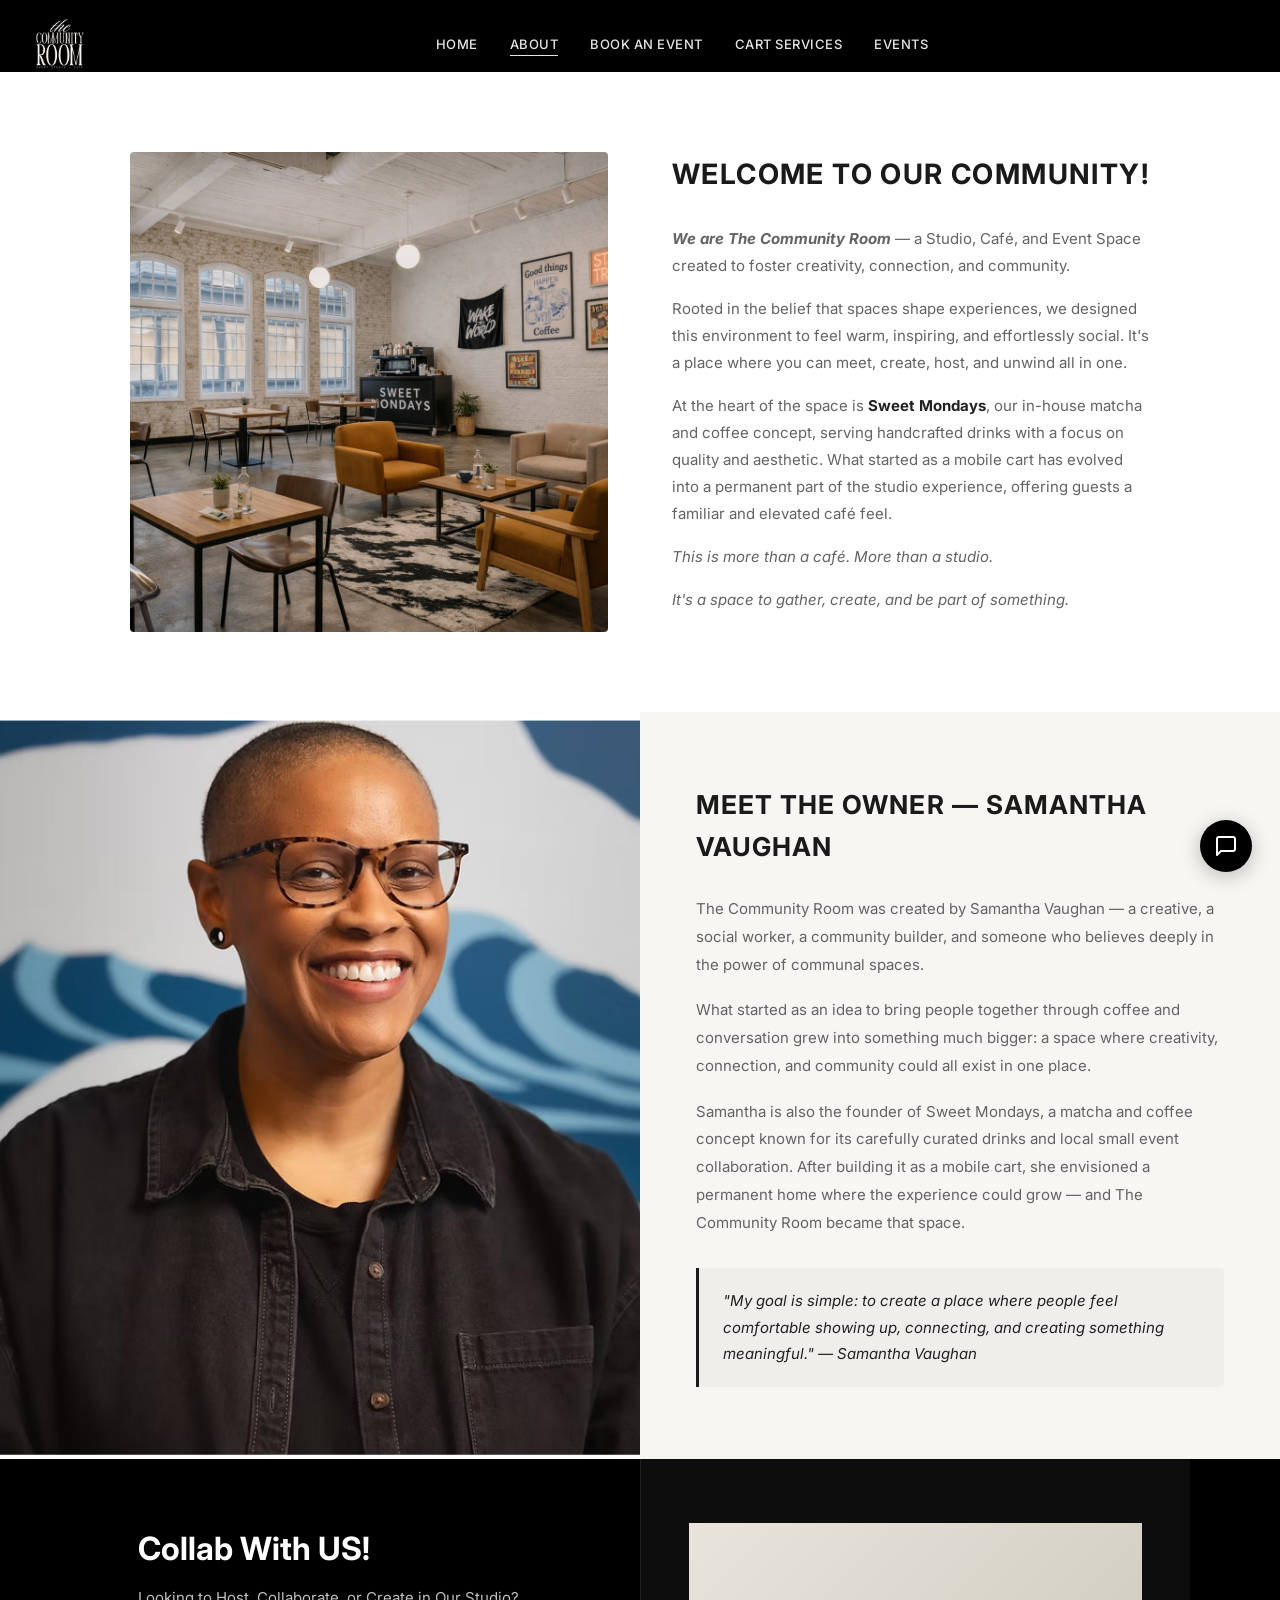
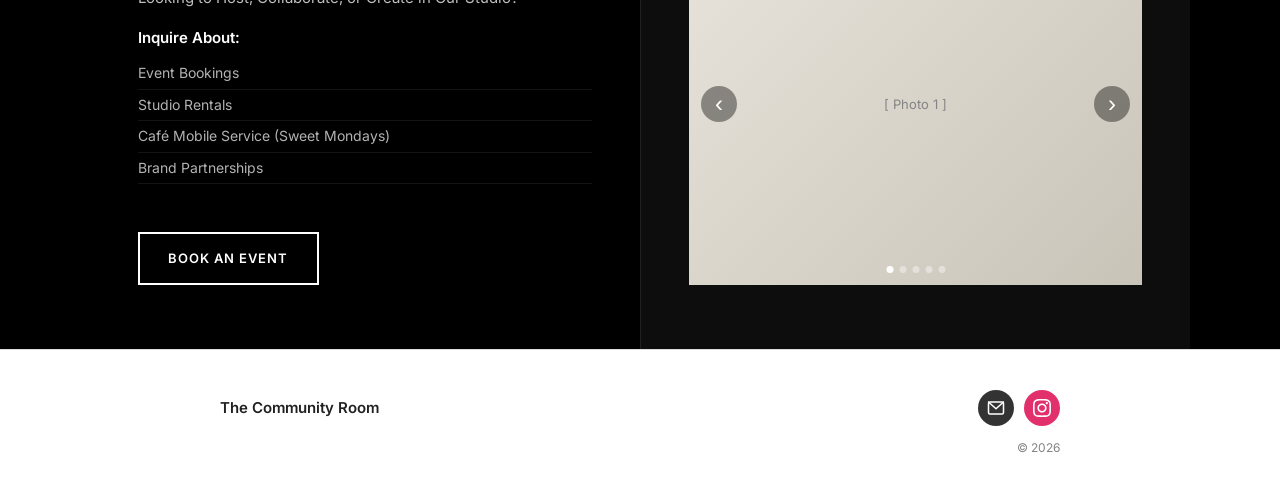
==== commit abcc8662: "Remove home gallery, add mobile hamburger nav across all pages - Remove photo 1/2/3 gallery from hom" ====
--- a/about.html
+++ b/about.html
@@ -14,13 +14,16 @@
     <a href="index.html" class="nav-logo">
       <img src="logo.PNG" alt="The Community Room" class="nav-logo-img" />
     </a>
-    <ul class="nav-links">
+    <ul class="nav-links" id="navLinks">
       <li><a href="index.html">Home</a></li>
       <li><a href="about.html" class="active">About</a></li>
       <li><a href="book.html">Book an Event</a></li>
       <li><a href="cart-services.html">Cart Services</a></li>
       <li><a href="events.html">Events</a></li>
     </ul>
+    <button class="nav-hamburger" id="navHamburger" aria-label="Toggle menu" aria-expanded="false">
+      <span></span><span></span><span></span>
+    </button>
   </nav>
 
   <!-- ABOUT SPLIT SECTION -->
@@ -113,6 +116,7 @@
   </footer>
 
   <script src="chat-agent.js"></script>
+  <script src="nav.js"></script>
   <script>
     const slides = document.querySelectorAll('.collab-slide');
     const dotsWrap = document.getElementById('slideDots');
--- a/styles.css
+++ b/styles.css
@@ -28,9 +28,9 @@
   z-index: 100;
   background: var(--black);
   display: grid;
-  grid-template-columns: auto 1fr;
-  align-items: center;
-  padding: 0 32px;
+  grid-template-columns: auto 1fr auto;
+  align-items: center;
+  padding: 0 20px 0 16px;
   height: 72px;
 }
 
@@ -1317,10 +1317,69 @@
   .bk-catering-grid { grid-template-columns: 1fr; }
 }
 
+/* ── HAMBURGER BUTTON (hidden on desktop) ── */
+.nav-hamburger {
+  display: none;
+  flex-direction: column;
+  justify-content: center;
+  gap: 5px;
+  background: none;
+  border: none;
+  cursor: pointer;
+  padding: 6px;
+  margin-left: 12px;
+}
+
+.nav-hamburger span {
+  display: block;
+  width: 22px;
+  height: 2px;
+  background: var(--white);
+  border-radius: 2px;
+  transition: transform 0.25s, opacity 0.25s;
+}
+
+/* Animate to X when open */
+.nav-hamburger-active span:nth-child(1) { transform: translateY(7px) rotate(45deg); }
+.nav-hamburger-active span:nth-child(2) { opacity: 0; }
+.nav-hamburger-active span:nth-child(3) { transform: translateY(-7px) rotate(-45deg); }
+
 @media (max-width: 600px) {
-  .nav-links { gap: 18px; }
-  .nav-links a { font-size: 11px; }
-  .gallery { padding: 24px 16px 40px; }
+  nav {
+    grid-template-columns: auto 1fr auto;
+    padding: 0 16px 0 12px;
+    flex-wrap: wrap;
+  }
+
+  .nav-hamburger { display: flex; }
+
+  .nav-links {
+    display: none;
+    position: absolute;
+    top: 72px;
+    left: 0;
+    right: 0;
+    background: var(--black);
+    flex-direction: column;
+    align-items: flex-start;
+    gap: 0;
+    padding: 8px 0 16px;
+    z-index: 99;
+    border-top: 1px solid rgba(255,255,255,0.08);
+  }
+
+  .nav-links.nav-open { display: flex; }
+
+  .nav-links li { width: 100%; }
+
+  .nav-links a {
+    display: block;
+    padding: 14px 24px;
+    font-size: 13px;
+    width: 100%;
+  }
+
+  .nav-links a::after { display: none; }
 }
 
 /* ── EVENTS PAGE ── */
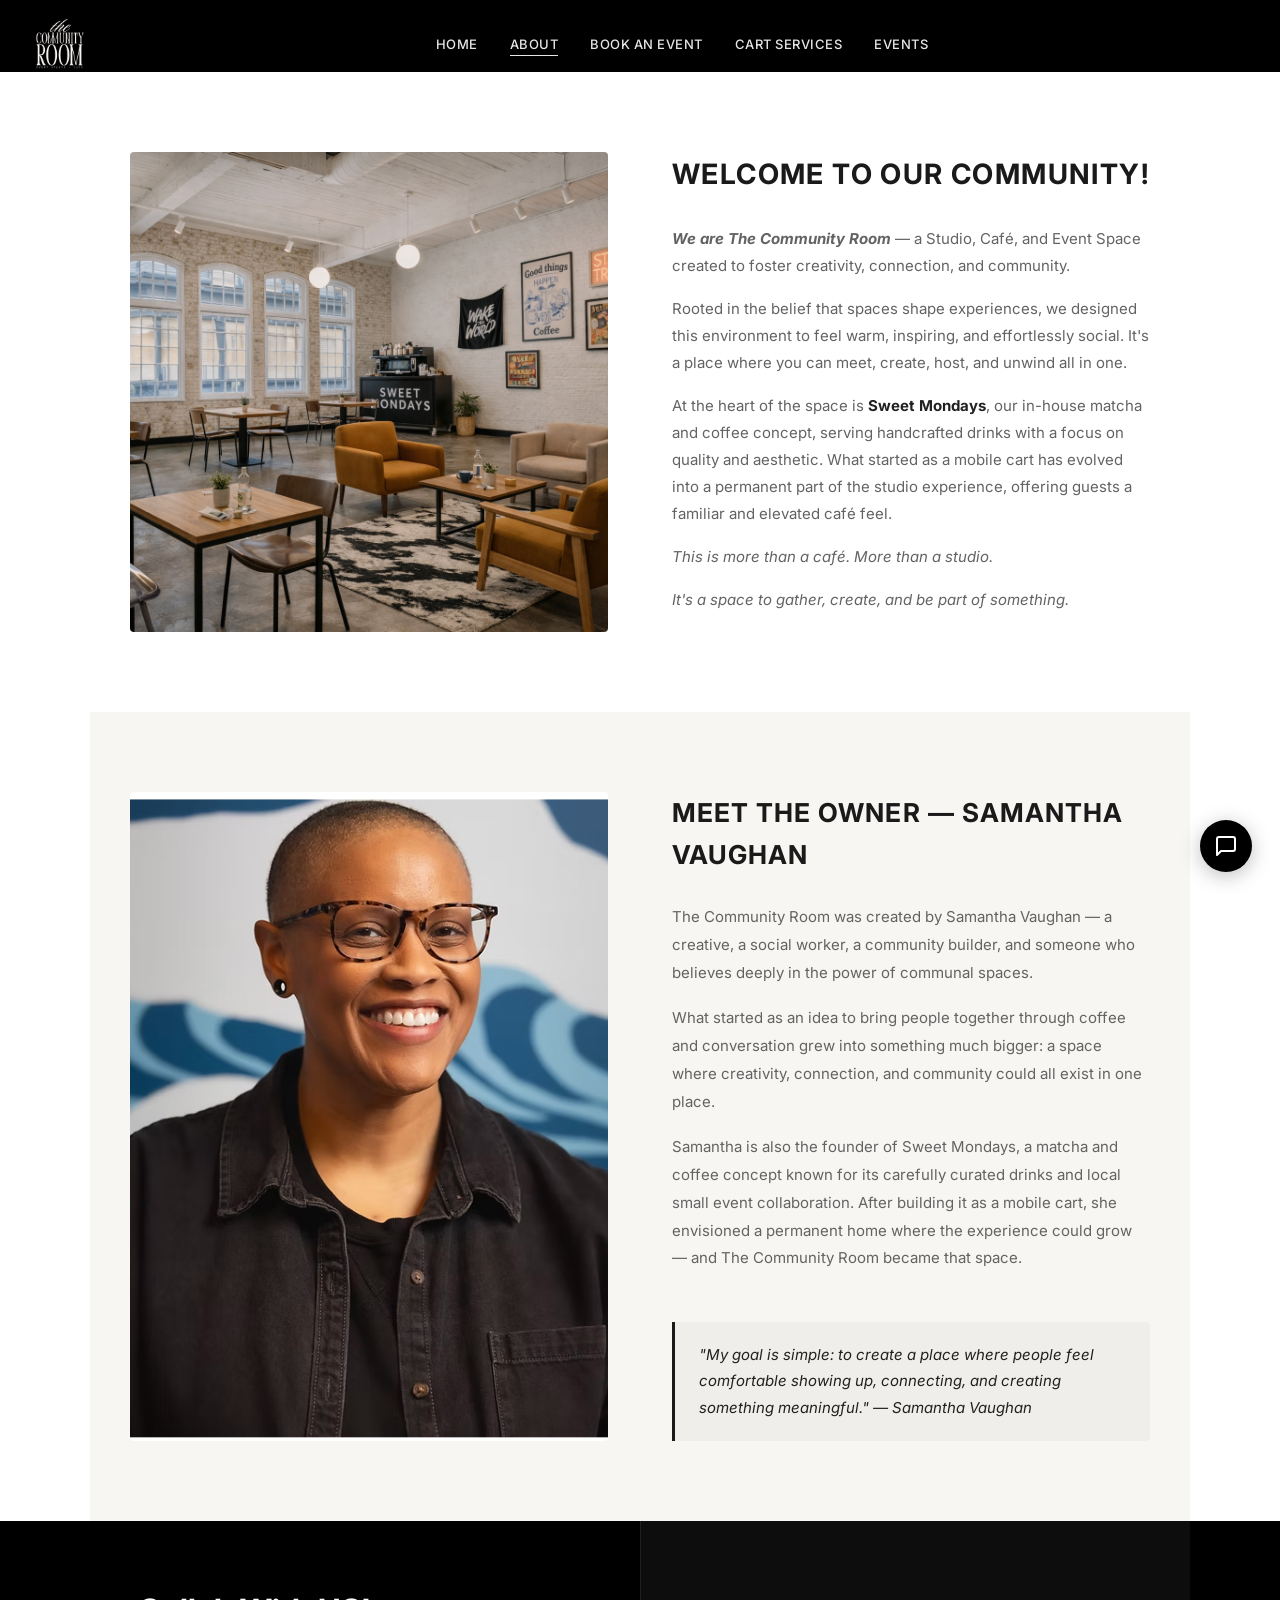
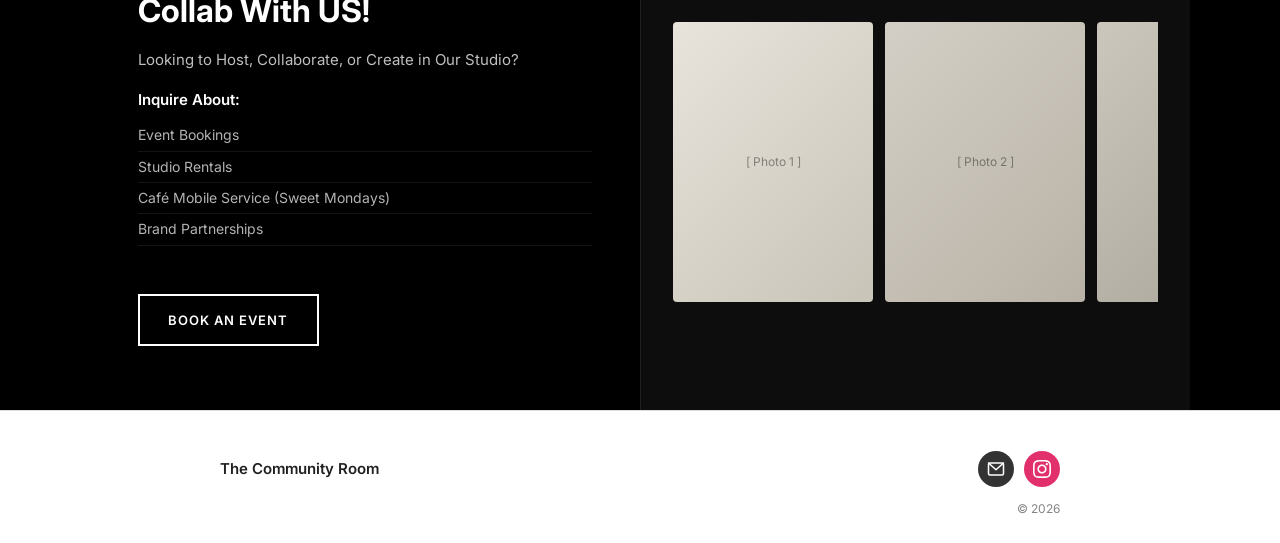
==== commit e1888c78: "Cross-device sync, photo fixes, horizontal scroll collab - Add GitHub API sync (github-sync.js + eve" ====
--- a/about.html
+++ b/about.html
@@ -79,15 +79,14 @@
         <a href="book.html" class="btn-outline">Book an Event</a>
       </div>
       <div class="collab-band-side">
-        <div class="collab-slideshow" id="collabSlideshow">
-          <div class="collab-slide active" style="background:linear-gradient(135deg,#e8e4dc,#c9c4b8);">[ Photo 1 ]</div>
-          <div class="collab-slide" style="background:linear-gradient(135deg,#d4cfc6,#b8b2a6);">[ Photo 2 ]</div>
-          <div class="collab-slide" style="background:linear-gradient(135deg,#ccc7bc,#a8a398);">[ Photo 3 ]</div>
-          <div class="collab-slide" style="background:linear-gradient(135deg,#e2ddd4,#c4bfb4);">[ Photo 4 ]</div>
-          <div class="collab-slide" style="background:linear-gradient(135deg,#d8d3ca,#bcb7ac);">[ Photo 5 ]</div>
-          <button class="collab-slide-prev" id="slidePrev" aria-label="Previous">&#8249;</button>
-          <button class="collab-slide-next" id="slideNext" aria-label="Next">&#8250;</button>
-          <div class="collab-slide-dots" id="slideDots"></div>
+        <div class="collab-hscroll">
+          <div class="collab-hscroll-track">
+            <div class="collab-hscroll-item" style="background:linear-gradient(135deg,#e8e4dc,#c9c4b8);">[ Photo 1 ]</div>
+            <div class="collab-hscroll-item" style="background:linear-gradient(135deg,#d4cfc6,#b8b2a6);">[ Photo 2 ]</div>
+            <div class="collab-hscroll-item" style="background:linear-gradient(135deg,#ccc7bc,#a8a398);">[ Photo 3 ]</div>
+            <div class="collab-hscroll-item" style="background:linear-gradient(135deg,#e2ddd4,#c4bfb4);">[ Photo 4 ]</div>
+            <div class="collab-hscroll-item" style="background:linear-gradient(135deg,#d8d3ca,#bcb7ac);">[ Photo 5 ]</div>
+          </div>
         </div>
       </div>
     </div>
@@ -117,30 +116,5 @@
 
   <script src="chat-agent.js"></script>
   <script src="nav.js"></script>
-  <script>
-    const slides = document.querySelectorAll('.collab-slide');
-    const dotsWrap = document.getElementById('slideDots');
-    let current = 0;
-
-    slides.forEach((_, i) => {
-      const dot = document.createElement('button');
-      dot.className = 'collab-dot' + (i === 0 ? ' collab-dot-active' : '');
-      dot.setAttribute('aria-label', 'Go to slide ' + (i + 1));
-      dot.addEventListener('click', () => goTo(i));
-      dotsWrap.appendChild(dot);
-    });
-
-    function goTo(n) {
-      slides[current].classList.remove('active');
-      dotsWrap.children[current].classList.remove('collab-dot-active');
-      current = (n + slides.length) % slides.length;
-      slides[current].classList.add('active');
-      dotsWrap.children[current].classList.add('collab-dot-active');
-    }
-
-    document.getElementById('slidePrev').addEventListener('click', () => goTo(current - 1));
-    document.getElementById('slideNext').addEventListener('click', () => goTo(current + 1));
-    setInterval(() => goTo(current + 1), 4000);
-  </script>
 </body>
 </html>
--- a/styles.css
+++ b/styles.css
@@ -445,7 +445,7 @@
 .home-split-img-wrap {
   overflow: hidden;
   position: relative;
-  min-height: 420px;
+  height: 500px;
 }
 
 .home-split-img {
@@ -650,9 +650,17 @@
 
 .cs-dropoff-img-wrap {
   width: 100%;
+  max-height: 340px;
   border-radius: 4px;
   overflow: hidden;
   margin-bottom: 20px;
+}
+
+.cs-dropoff-img-wrap img {
+  width: 100%;
+  height: 340px;
+  object-fit: cover;
+  display: block;
 }
 
 .cs-dropoff-body {
@@ -1346,12 +1354,13 @@
 
 @media (max-width: 600px) {
   nav {
-    grid-template-columns: auto 1fr auto;
+    display: flex;
+    justify-content: space-between;
+    align-items: center;
     padding: 0 16px 0 12px;
-    flex-wrap: wrap;
   }
 
-  .nav-hamburger { display: flex; }
+  .nav-hamburger { display: flex; margin-left: auto; }
 
   .nav-links {
     display: none;
@@ -1849,8 +1858,9 @@
   display: flex;
   align-items: center;
   justify-content: center;
-  padding: 64px 48px;
+  padding: 48px 32px;
   border-left: 1px solid rgba(255,255,255,0.08);
+  overflow: hidden;
 }
 
 .collab-band-side-inner {
@@ -1881,62 +1891,50 @@
 }
 
 /* ── COLLAB SLIDESHOW ── */
-.collab-slideshow {
-  position: relative;
+/* ── COLLAB HORIZONTAL SCROLL ── */
+.collab-hscroll {
+  width: 100%;
+  overflow-x: auto;
+  overflow-y: hidden;
+  -webkit-overflow-scrolling: touch;
+  scrollbar-width: thin;
+  scrollbar-color: rgba(255,255,255,0.3) transparent;
+  padding-bottom: 8px;
+}
+
+.collab-hscroll::-webkit-scrollbar {
+  height: 4px;
+}
+.collab-hscroll::-webkit-scrollbar-track { background: transparent; }
+.collab-hscroll::-webkit-scrollbar-thumb { background: rgba(255,255,255,0.3); border-radius: 2px; }
+
+.collab-hscroll-track {
+  display: flex;
+  gap: 12px;
+  width: max-content;
+}
+
+.collab-hscroll-item {
+  width: 200px;
+  height: 280px;
+  flex-shrink: 0;
+  border-radius: 4px;
+  display: flex;
+  align-items: center;
+  justify-content: center;
+  color: rgba(0,0,0,0.4);
+  font-size: 12px;
+  overflow: hidden;
+}
+
+.collab-hscroll-item img {
   width: 100%;
   height: 100%;
-  min-height: 320px;
-  overflow: hidden;
-}
-
-.collab-slide {
-  position: absolute;
-  inset: 0;
-  display: flex;
-  align-items: center;
-  justify-content: center;
-  color: var(--gray);
-  font-size: 13px;
-  opacity: 0;
-  transition: opacity 0.5s ease;
-}
-
-.collab-slide.active { opacity: 1; }
-
-.collab-slide-prev,
-.collab-slide-next {
-  position: absolute;
-  top: 50%;
-  transform: translateY(-50%);
-  background: rgba(0,0,0,0.4);
-  border: none;
-  color: #fff;
-  font-size: 24px;
-  width: 36px;
-  height: 36px;
-  border-radius: 50%;
-  cursor: pointer;
-  display: flex;
-  align-items: center;
-  justify-content: center;
-  z-index: 2;
-  transition: background 0.2s;
-}
-.collab-slide-prev:hover,
-.collab-slide-next:hover { background: rgba(0,0,0,0.7); }
-.collab-slide-prev { left: 12px; }
-.collab-slide-next { right: 12px; }
-
-.collab-slide-dots {
-  position: absolute;
-  bottom: 12px;
-  left: 50%;
-  transform: translateX(-50%);
-  display: flex;
-  gap: 6px;
-  z-index: 2;
-}
-
+  object-fit: cover;
+  display: block;
+}
+
+/* kept for reference — no longer used */
 .collab-dot {
   width: 7px;
   height: 7px;
@@ -1951,24 +1949,34 @@
 /* ── MEET THE OWNER SECTION ── */
 .meet-owner-section {
   background: var(--off-white, #f8f6f2);
+  max-width: 1100px;
+  margin: 0 auto;
+  padding: 80px 40px;
   display: grid;
   grid-template-columns: 1fr 1fr;
-  min-height: 560px;
+  gap: 64px;
+  align-items: stretch;
 }
 
 .meet-owner-img-wrap {
   overflow: hidden;
+  border-radius: 4px;
 }
 
 .meet-owner-img {
   width: 100%;
   height: 100%;
+  min-height: 480px;
   object-fit: cover;
+  object-position: center top;
   display: block;
 }
 
 .meet-owner-inner {
-  padding: 72px 56px;
+  display: flex;
+  flex-direction: column;
+  justify-content: center;
+  padding: 0;
 }
 
 .meet-owner-inner h2 {
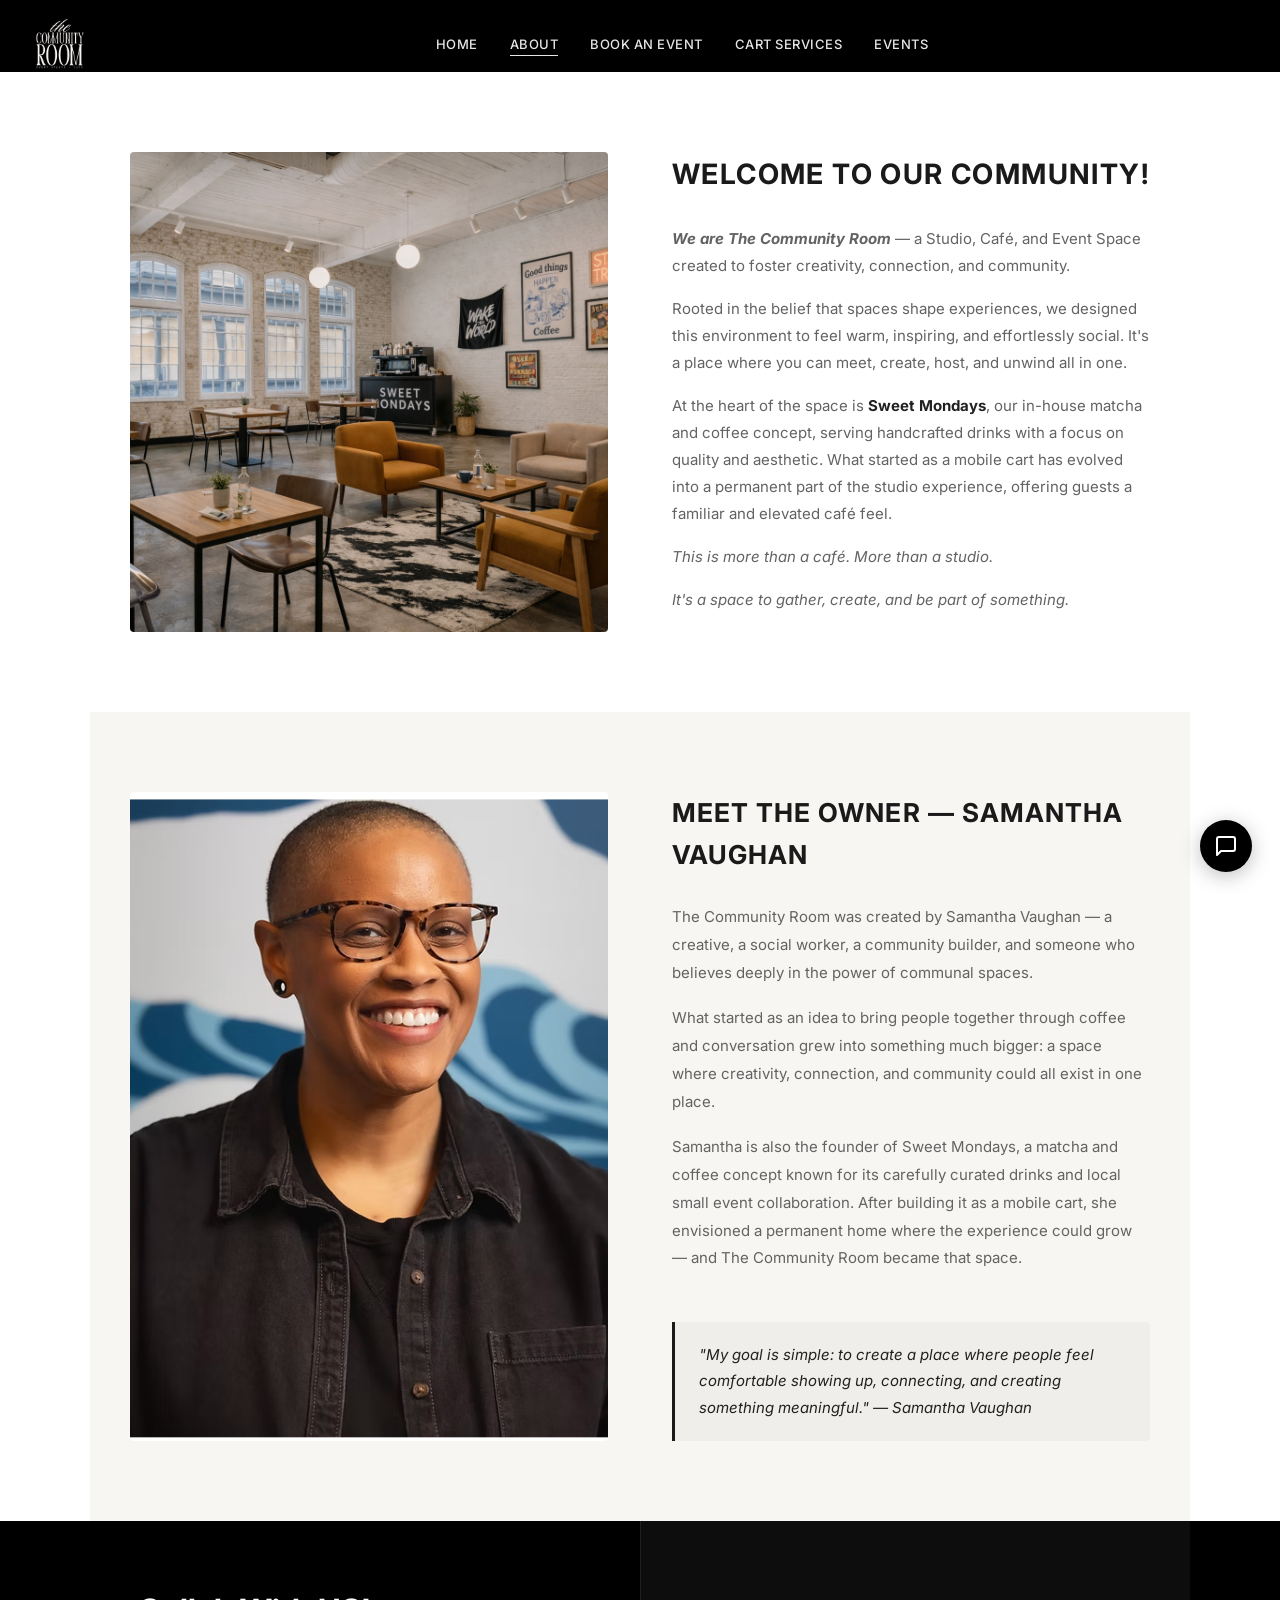
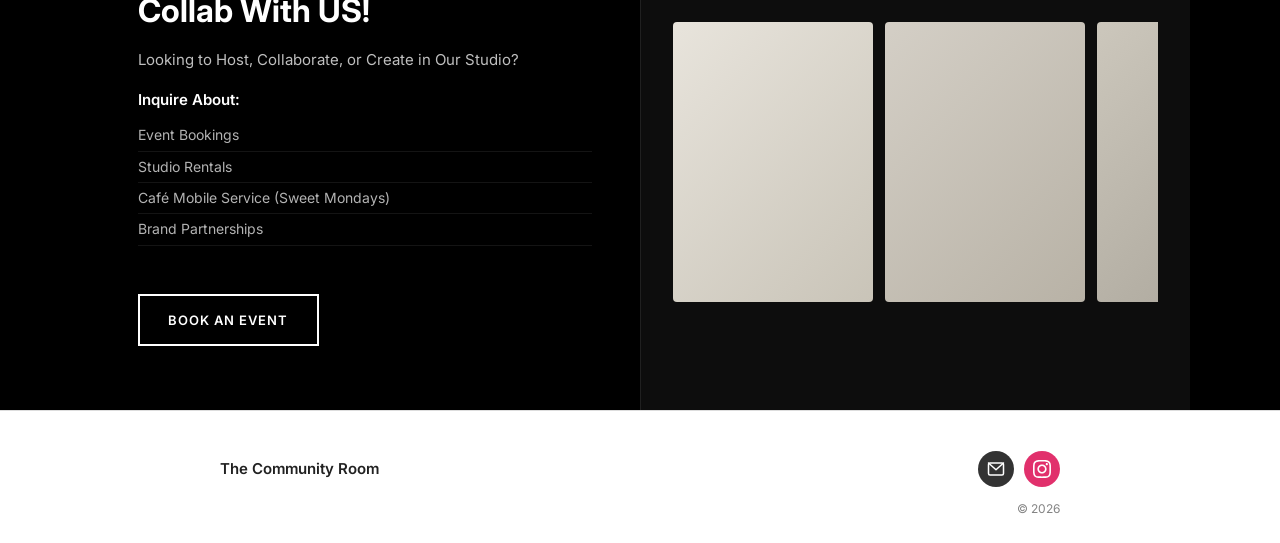
==== commit 655d4446: "Add collab photos to admin image manager - about.html: convert 5 placeholder divs to img tags (colla" ====
--- a/about.html
+++ b/about.html
@@ -4,6 +4,7 @@
   <meta charset="UTF-8" />
   <meta name="viewport" content="width=device-width, initial-scale=1.0" />
   <title>About | The Community Room</title>
+  <link rel="icon" type="image/png" href="logo.PNG" />
   <link href="https://fonts.googleapis.com/css2?family=Inter:wght@300;400;500;600;700&display=swap" rel="stylesheet" />
   <link rel="stylesheet" href="styles.css" />
 </head>
@@ -81,11 +82,21 @@
       <div class="collab-band-side">
         <div class="collab-hscroll">
           <div class="collab-hscroll-track">
-            <div class="collab-hscroll-item" style="background:linear-gradient(135deg,#e8e4dc,#c9c4b8);">[ Photo 1 ]</div>
-            <div class="collab-hscroll-item" style="background:linear-gradient(135deg,#d4cfc6,#b8b2a6);">[ Photo 2 ]</div>
-            <div class="collab-hscroll-item" style="background:linear-gradient(135deg,#ccc7bc,#a8a398);">[ Photo 3 ]</div>
-            <div class="collab-hscroll-item" style="background:linear-gradient(135deg,#e2ddd4,#c4bfb4);">[ Photo 4 ]</div>
-            <div class="collab-hscroll-item" style="background:linear-gradient(135deg,#d8d3ca,#bcb7ac);">[ Photo 5 ]</div>
+            <div class="collab-hscroll-item" style="background:linear-gradient(135deg,#e8e4dc,#c9c4b8);">
+              <img src="collab1.png" alt="Collab Photo 1" onerror="this.style.display='none'" onload="this.parentElement.style.background='transparent'" />
+            </div>
+            <div class="collab-hscroll-item" style="background:linear-gradient(135deg,#d4cfc6,#b8b2a6);">
+              <img src="collab2.png" alt="Collab Photo 2" onerror="this.style.display='none'" onload="this.parentElement.style.background='transparent'" />
+            </div>
+            <div class="collab-hscroll-item" style="background:linear-gradient(135deg,#ccc7bc,#a8a398);">
+              <img src="collab3.png" alt="Collab Photo 3" onerror="this.style.display='none'" onload="this.parentElement.style.background='transparent'" />
+            </div>
+            <div class="collab-hscroll-item" style="background:linear-gradient(135deg,#e2ddd4,#c4bfb4);">
+              <img src="collab4.png" alt="Collab Photo 4" onerror="this.style.display='none'" onload="this.parentElement.style.background='transparent'" />
+            </div>
+            <div class="collab-hscroll-item" style="background:linear-gradient(135deg,#d8d3ca,#bcb7ac);">
+              <img src="collab5.png" alt="Collab Photo 5" onerror="this.style.display='none'" onload="this.parentElement.style.background='transparent'" />
+            </div>
           </div>
         </div>
       </div>
@@ -104,7 +115,7 @@
           </svg>
         </a>
         <!-- Instagram -->
-        <a href="#" class="footer-icon footer-icon-insta" aria-label="Instagram">
+        <a href="https://www.instagram.com/thecommunityrooom/" target="_blank" rel="noopener" class="footer-icon footer-icon-insta" aria-label="Instagram">
           <svg viewBox="0 0 24 24" fill="currentColor" xmlns="http://www.w3.org/2000/svg">
             <path d="M12 2.163c3.204 0 3.584.012 4.85.07 3.252.148 4.771 1.691 4.919 4.919.058 1.265.069 1.645.069 4.849 0 3.205-.012 3.584-.069 4.849-.149 3.225-1.664 4.771-4.919 4.919-1.266.058-1.644.07-4.85.07-3.204 0-3.584-.012-4.849-.07-3.26-.149-4.771-1.699-4.919-4.92-.058-1.265-.07-1.644-.07-4.849 0-3.204.013-3.583.07-4.849.149-3.227 1.664-4.771 4.919-4.919 1.266-.057 1.645-.069 4.849-.069zm0-2.163c-3.259 0-3.667.014-4.947.072-4.358.2-6.78 2.618-6.98 6.98-.059 1.281-.073 1.689-.073 4.948 0 3.259.014 3.668.072 4.948.2 4.358 2.618 6.78 6.98 6.98 1.281.058 1.689.072 4.948.072 3.259 0 3.668-.014 4.948-.072 4.354-.2 6.782-2.618 6.979-6.98.059-1.28.073-1.689.073-4.948 0-3.259-.014-3.667-.072-4.947-.196-4.354-2.617-6.78-6.979-6.98-1.281-.059-1.69-.073-4.949-.073zm0 5.838c-3.403 0-6.162 2.759-6.162 6.162s2.759 6.163 6.162 6.163 6.162-2.759 6.162-6.163c0-3.403-2.759-6.162-6.162-6.162zm0 10.162c-2.209 0-4-1.79-4-4 0-2.209 1.791-4 4-4s4 1.791 4 4c0 2.21-1.791 4-4 4zm6.406-11.845c-.796 0-1.441.645-1.441 1.44s.645 1.44 1.441 1.44c.795 0 1.439-.645 1.439-1.44s-.644-1.44-1.439-1.44z"/>
           </svg>
@@ -115,6 +126,7 @@
   </footer>
 
   <script src="chat-agent.js"></script>
+  <script src="img-overrides.js"></script>
   <script src="nav.js"></script>
 </body>
 </html>
--- a/styles.css
+++ b/styles.css
@@ -436,7 +436,7 @@
 .home-split {
   display: grid;
   grid-template-columns: 1fr 1fr;
-  align-items: stretch;
+  align-items: center;
   border: 1px solid #e8e8e8;
   border-radius: 4px;
   overflow: hidden;
@@ -887,6 +887,15 @@
 .bk-pill-owner {
   background: var(--purple-light);
   color: var(--purple);
+}
+
+.bk-cell-tours {
+  background: #fff5f5;
+}
+
+.bk-pill-tours {
+  background: #fde8e8;
+  color: #e03030;
 }
 
 .bk-avail-label {
@@ -1641,6 +1650,59 @@
   align-items: start;
 }
 
+.adm-img-grid {
+  display: grid;
+  grid-template-columns: repeat(auto-fill, minmax(180px, 1fr));
+  gap: 24px;
+}
+
+.adm-img-item {
+  display: flex;
+  flex-direction: column;
+  align-items: center;
+  gap: 8px;
+  background: #f9f9f9;
+  border: 1px solid #e8e8e8;
+  border-radius: 8px;
+  padding: 16px;
+}
+
+.adm-img-preview-wrap {
+  width: 100%;
+  height: 120px;
+  overflow: hidden;
+  border-radius: 4px;
+  background: #eee;
+  display: flex;
+  align-items: center;
+  justify-content: center;
+}
+
+.adm-img-preview {
+  width: 100%;
+  height: 100%;
+  object-fit: cover;
+}
+
+.adm-img-label {
+  font-size: 13px;
+  font-weight: 600;
+  text-align: center;
+  color: #333;
+  margin: 0;
+}
+
+.adm-img-upload-btn {
+  background: #111;
+  color: #fff;
+  padding: 7px 16px;
+  border-radius: 6px;
+  font-size: 13px;
+  font-weight: 500;
+  cursor: pointer;
+  text-align: center;
+}
+
 .adm-section-title {
   font-size: 16px;
   font-weight: 600;
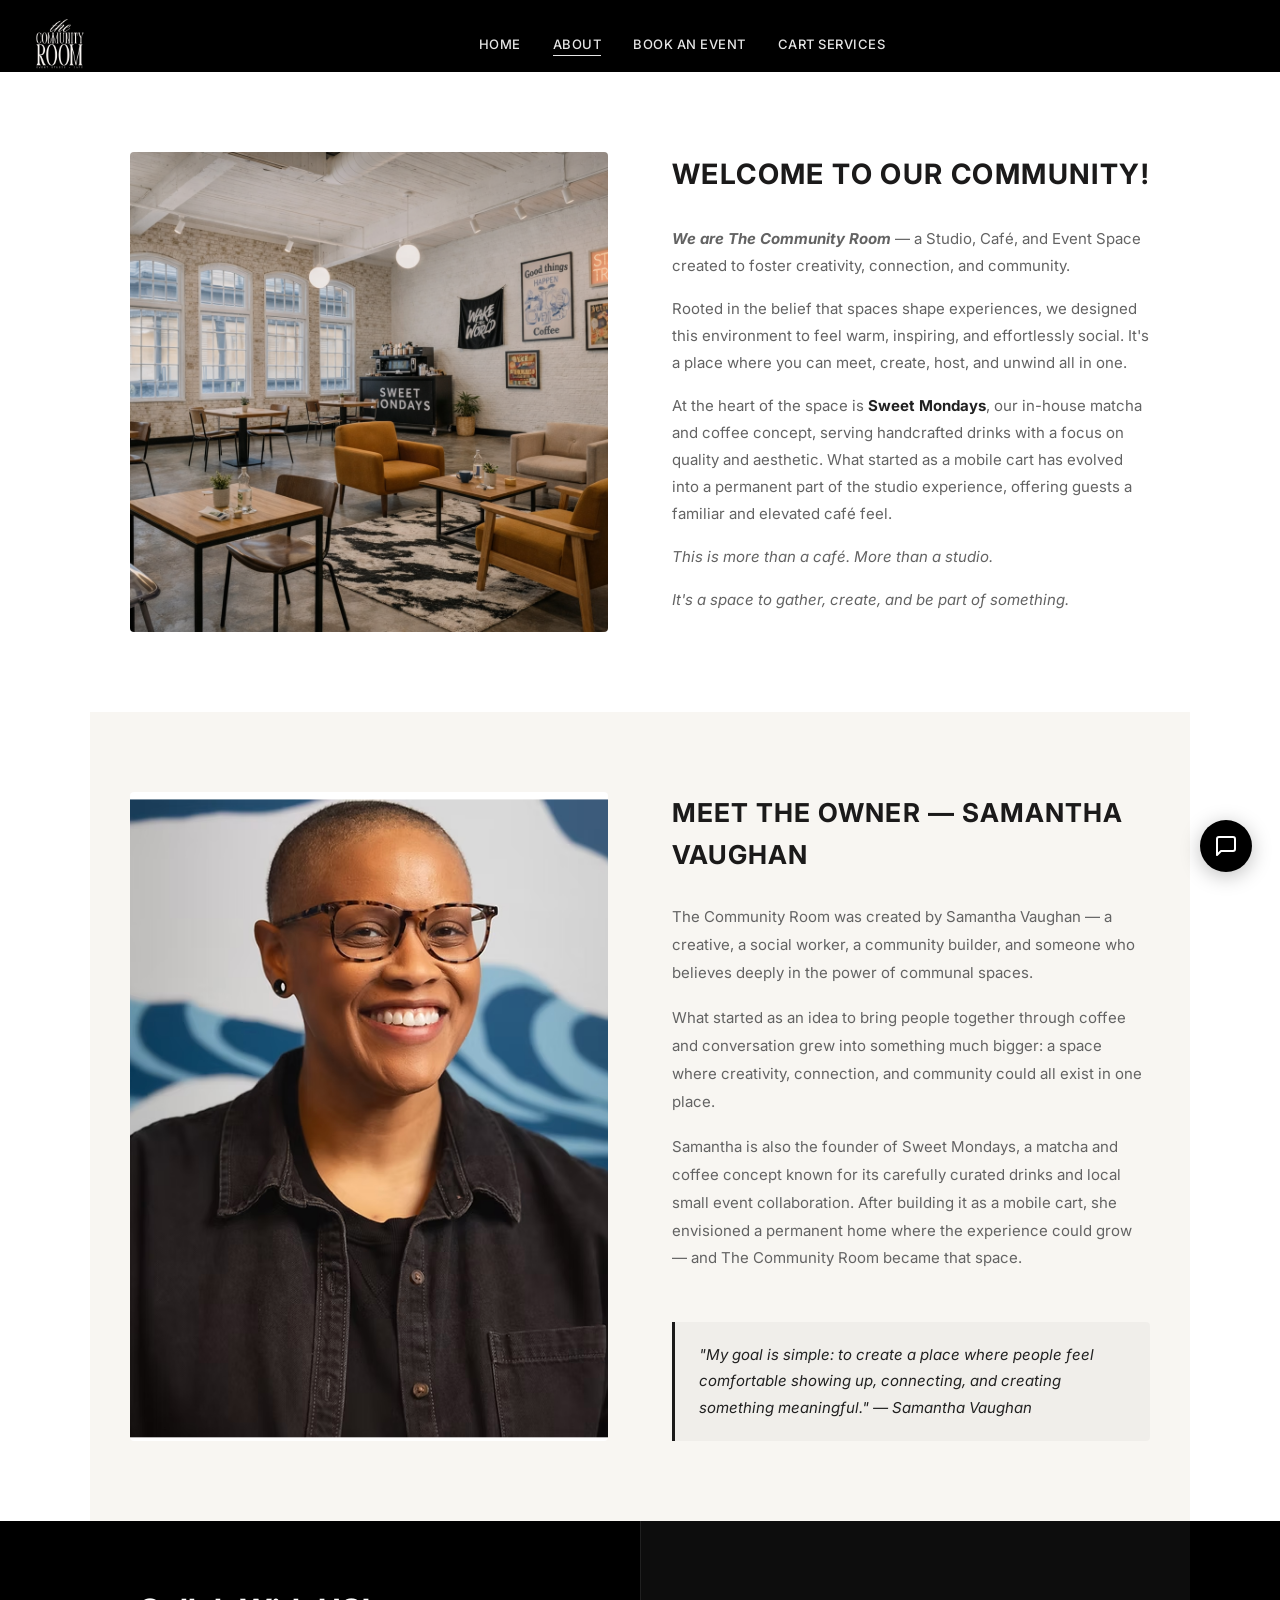
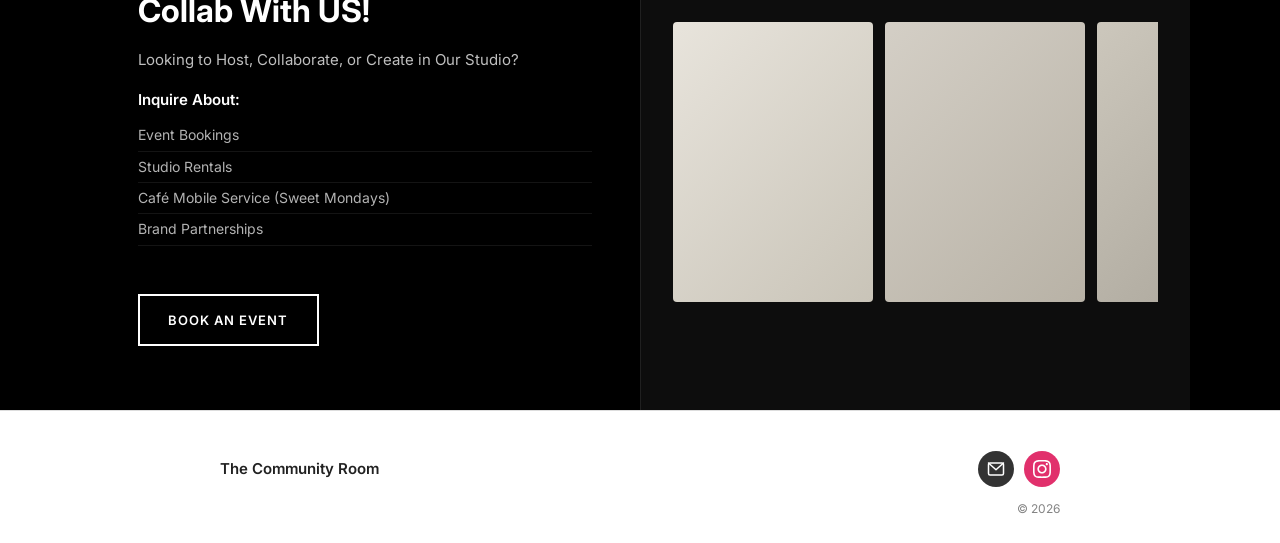
==== commit 17ce2307: "Remove events page from nav, update Airtable table name, require all form fields, submit times in AM" ====
--- a/about.html
+++ b/about.html
@@ -20,7 +20,6 @@
       <li><a href="about.html" class="active">About</a></li>
       <li><a href="book.html">Book an Event</a></li>
       <li><a href="cart-services.html">Cart Services</a></li>
-      <li><a href="events.html">Events</a></li>
     </ul>
     <button class="nav-hamburger" id="navHamburger" aria-label="Toggle menu" aria-expanded="false">
       <span></span><span></span><span></span>
@@ -109,7 +108,7 @@
       <span class="footer-brand">The Community Room</span>
       <div class="footer-icons">
         <!-- Email -->
-        <a href="mailto:" class="footer-icon footer-icon-email" aria-label="Email">
+        <a href="mailto:bookthecommunityroom@gmail.com" class="footer-icon footer-icon-email" aria-label="Email">
           <svg viewBox="0 0 24 24" fill="none" stroke="currentColor" stroke-width="2" stroke-linecap="round" stroke-linejoin="round" xmlns="http://www.w3.org/2000/svg">
             <rect x="2" y="4" width="20" height="16" rx="2"/><polyline points="2,4 12,13 22,4"/>
           </svg>
--- a/styles.css
+++ b/styles.css
@@ -19,6 +19,7 @@
   color: var(--dark);
   background: var(--white);
   line-height: 1.6;
+  overflow-x: hidden;
 }
 
 /* ── NAV ── */
@@ -766,9 +767,46 @@
 }
 .bk-dot-available { background: #22c55e; }
 .bk-dot-partial   { background: #f59e0b; }
+.bk-dot-pending   { background: #f59e0b; }
 .bk-dot-private   { background: #b0b0b0; }
 .bk-dot-owner     { background: var(--purple); }
 .bk-dot-tours     { background: #e03030; }
+
+.bk-cell-pending { background: #fffbeb; }
+.bk-pill-pending {
+  background: #fef3c7;
+  color: #d97706;
+}
+
+.bk-pending-notice {
+  background: #fffbeb;
+  border: 1px solid #fde68a;
+  color: #92400e;
+  border-radius: 8px;
+  padding: 10px 14px;
+  font-size: 13px;
+  margin-bottom: 16px;
+  line-height: 1.5;
+}
+
+.bk-pending-disclaimer {
+  background: #fffbeb;
+  border: 1px solid #fde68a;
+  color: #92400e;
+  border-radius: 6px;
+  padding: 8px 12px;
+  font-size: 12px;
+  margin-top: 8px;
+  line-height: 1.5;
+}
+
+/* Calendar wrap — constrain to page width */
+.bk-calendar-wrap {
+  width: 100%;
+  max-width: 100%;
+  overflow: hidden;
+  box-sizing: border-box;
+}
 
 /* Calendar nav */
 .bk-cal-nav {
@@ -779,6 +817,8 @@
   padding: 14px 20px;
   background: var(--black);
   border-radius: 4px 4px 0 0;
+  width: 100%;
+  box-sizing: border-box;
 }
 
 .bk-month-label {
@@ -808,9 +848,11 @@
 /* Calendar grid */
 .bk-cal-grid {
   display: grid;
-  grid-template-columns: repeat(7, 1fr);
+  grid-template-columns: repeat(7, minmax(0, 1fr));
   border-left: 1px solid #e8e8e8;
   border-top: 1px solid #e8e8e8;
+  width: 100%;
+  overflow: hidden;
 }
 
 .bk-cal-day-header {
@@ -824,6 +866,9 @@
   background: #fafafa;
   border-right: 1px solid #e8e8e8;
   border-bottom: 1px solid #e8e8e8;
+  box-sizing: border-box;
+  min-width: 0;
+  overflow: hidden;
 }
 
 .bk-cal-cell {
@@ -836,6 +881,9 @@
   gap: 5px;
   position: relative;
   background: var(--white);
+  box-sizing: border-box;
+  min-width: 0;
+  overflow: hidden;
 }
 
 .bk-cell-empty {
@@ -896,6 +944,21 @@
 .bk-pill-tours {
   background: #fde8e8;
   color: #e03030;
+}
+
+.bk-pill-soldout {
+  display: block;
+  font-size: 9px;
+  font-weight: 700;
+  letter-spacing: 0.04em;
+  text-transform: uppercase;
+  color: #fff;
+  background: #888;
+  border-radius: 3px;
+  padding: 1px 5px;
+  margin-top: 3px;
+  width: fit-content;
+  max-width: 100%;
 }
 
 .bk-avail-label {
@@ -1323,15 +1386,26 @@
   .home-split-img-wrap { min-height: 260px; }
   .home-split-text { padding: 36px 24px; }
   .about-split-img { min-height: 300px; }
-  .bk-page { padding: 40px 20px 60px; }
-  .bk-cal-cell { min-height: 70px; padding: 6px; }
-  .bk-day-num { font-size: 12px; }
-  .bk-pill { font-size: 9px; padding: 2px 5px; }
-  .bk-avail-label { font-size: 10px; }
+  .bk-page { padding: 32px 8px 60px; }
+  .bk-cal-cell { min-height: 68px; padding: 5px 3px; }
+  .bk-day-num { font-size: 11px; }
+  .bk-pill { font-size: 8px; padding: 2px 3px; border-radius: 3px; letter-spacing: 0; }
+  .bk-pill-soldout { font-size: 7px; padding: 1px 3px; }
+  .bk-avail-label { font-size: 8px; }
+  .bk-cal-day-header { font-size: 9px; padding: 8px 0; letter-spacing: 0; }
+  .bk-cal-nav { padding: 10px 12px; }
   .bk-modal { padding: 28px 20px; }
   .bk-field-row { grid-template-columns: 1fr; }
   .bk-slot-grid { grid-template-columns: repeat(2, 1fr); }
   .bk-catering-grid { grid-template-columns: 1fr; }
+}
+
+@media (max-width: 400px) {
+  .bk-page { padding: 32px 6px 60px; }
+  .bk-cal-cell { min-height: 56px; padding: 4px 2px; }
+  .bk-day-num { font-size: 10px; }
+  .bk-pill { font-size: 7px; padding: 1px 3px; }
+  .bk-cal-day-header { font-size: 8px; }
 }
 
 /* ── HAMBURGER BUTTON (hidden on desktop) ── */
@@ -2069,6 +2143,30 @@
   border-radius: 0 4px 4px 0;
 }
 
+@media (max-width: 768px) {
+  .meet-owner-section {
+    grid-template-columns: 1fr;
+    gap: 0;
+    padding: 0 0 60px;
+  }
+  .meet-owner-img-wrap {
+    border-radius: 0;
+  }
+  .meet-owner-img {
+    min-height: 320px;
+    max-height: 400px;
+    height: 55vw;
+    object-position: center 20%;
+  }
+  .meet-owner-inner {
+    padding: 36px 24px 0;
+  }
+  .meet-owner-inner h2 {
+    font-size: 20px;
+    margin-bottom: 20px;
+  }
+}
+
 /* ── BOOKING FORM RADIO GROUPS ── */
 .bk-radio-group {
   display: flex;
